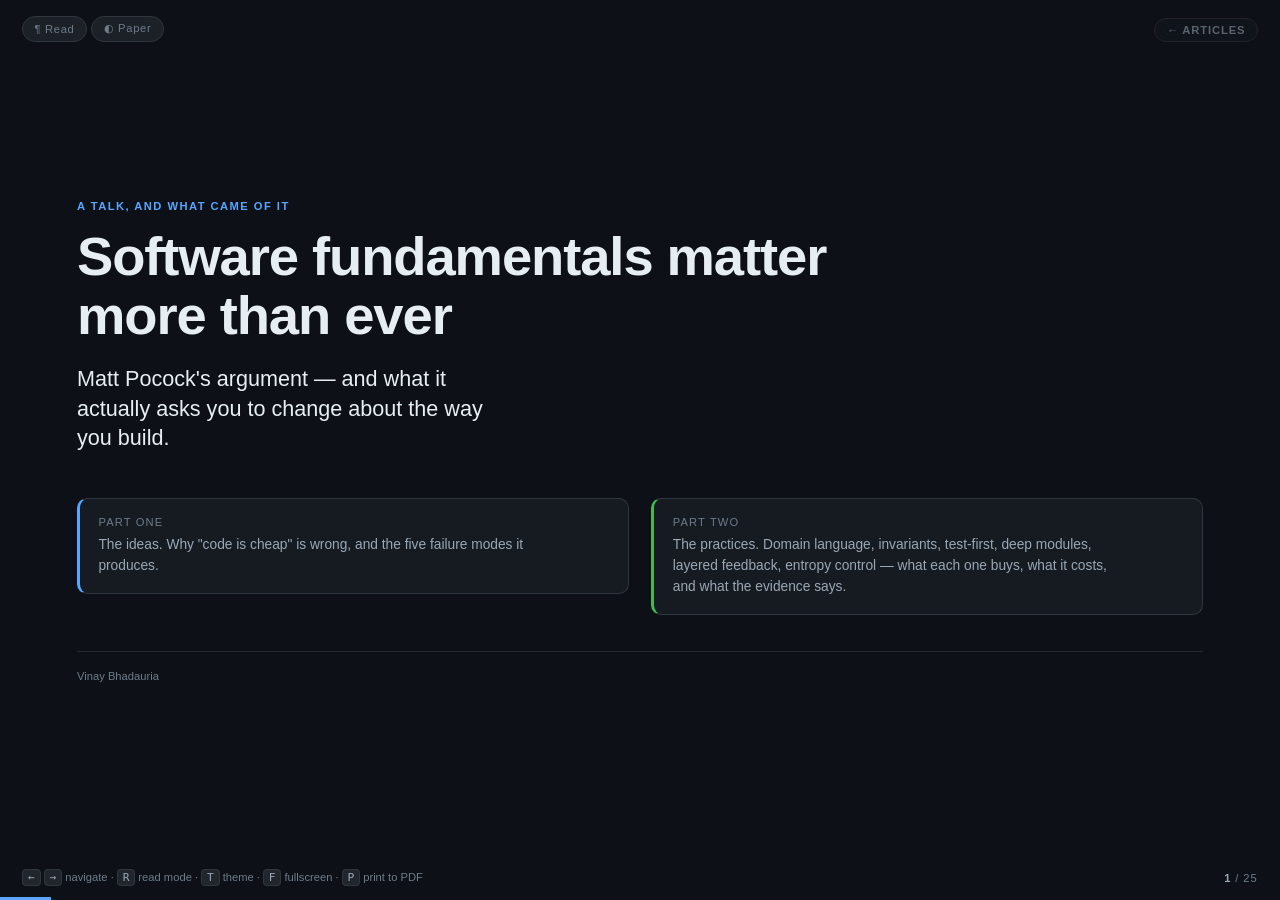
==== articles/software-fundamentals-matter-more-than-ever/index.html @ 4a725905 "feat: initial site with deck framework, themes, and first article Static GitHub Pages site. Shared d" ====
<!DOCTYPE html>
<html lang="en" data-theme="midnight">
<head>
<meta charset="utf-8" />
<meta name="viewport" content="width=device-width, initial-scale=1" />
<title>Software fundamentals matter more than ever</title>
<meta name="description" content="AI raises the value of a good codebase and the cost of a bad one. Five failure modes, five fixes, and the practices that hold up under generated code — with the research behind them." />
<meta name="author" content="Vinay Bhadauria" />
<meta property="og:type" content="article" />
<meta property="og:title" content="Software fundamentals matter more than ever" />
<meta property="og:description" content="AI raises the value of a good codebase and the cost of a bad one. Five failure modes, five fixes, and the practices that hold up under generated code — with the research behind them." />
<meta property="og:url" content="https://vinay199129.github.io/articles/software-fundamentals-matter-more-than-ever/" />
<link rel="stylesheet" href="../../assets/deck.css" />
<link rel="stylesheet" href="../../assets/theme-midnight.css" />
<link rel="stylesheet" href="../../assets/theme-paper.css" />
</head>
<body>

<div id="deck">

<!-- ══════════════════ 1 ══════════════════ -->
<section class="slide active">
  <p class="eyebrow">A talk, and what came of it</p>
  <h1>Software fundamentals matter<br />more than ever</h1>
  <p class="lead">Matt Pocock's argument — and what it actually asks you to change about the way
  you build.</p>
  <div class="cols two" style="margin-top:2rem">
    <div class="card accent">
      <span class="k">Part one</span>
      <p>The ideas. Why "code is cheap" is wrong, and the five failure modes it produces.</p>
    </div>
    <div class="card good">
      <span class="k">Part two</span>
      <p>The practices. Domain language, invariants, test-first, deep modules, layered feedback,
      entropy control — what each one buys, what it costs, and what the evidence says.</p>
    </div>
  </div>
  <div class="footnote">Vinay Bhadauria</div>
</section>

<!-- ══════════════════ 2 ══════════════════ -->
<section class="slide">
  <p class="eyebrow">Part one · The thesis</p>
  <h2>The comforting message</h2>
  <blockquote>
    Software fundamentals matter now more than they actually ever have.
    <cite>Matt Pocock</cite>
  </blockquote>
  <div class="cols two">
    <div>
      <p>The fear: AI writes the code, so twenty years of engineering craft is now worth nothing.</p>
      <p>The argument: the opposite. AI raises the value of a good codebase and raises the
      <em>cost</em> of a bad one — because a codebase you cannot safely change is a codebase
      AI cannot safely accelerate.</p>
    </div>
    <div class="card accent">
      <h3>The chain</h3>
      <ul style="margin-bottom:0">
        <li>AI in a good codebase performs really well</li>
        <li>So good codebases matter more than ever</li>
        <li>So software fundamentals matter more than ever</li>
      </ul>
    </div>
  </div>
</section>

<!-- ══════════════════ 3 ══════════════════ -->
<section class="slide">
  <p class="eyebrow">Part one · The failure that started it</p>
  <h2>The spec-to-code loop degrades</h2>
  <div class="cols two">
    <div>
      <p>Write a spec, generate code, don't look at the code. Bug? Change the spec, run the
      "compiler" again.</p>
      <p>What actually happens: <strong>run one gives code, run two gives worse code, run three
      gives worse still.</strong> Keep going and you have garbage.</p>
      <p>This has a name already — <em>software entropy</em>. Every change made while thinking
      only about that change, and never about the design of the whole system, degrades the system.</p>
    </div>
    <div>
      <div class="card bad" style="margin-bottom:1rem">
        <span class="k">Complexity (Ousterhout)</span>
        <p>Anything about the structure of a system that makes it hard to understand and modify.
        A bad codebase is one you cannot change without causing bugs.</p>
      </div>
      <div class="card warn">
        <span class="k">The slogan being sold</span>
        <p>"Code is cheap." Ignore the code, let it manage itself.</p>
        <p style="margin-top:.6rem;color:var(--fg)"><strong>That is vibe coding by another name.</strong></p>
      </div>
    </div>
  </div>
  <div class="vocab">
    <span><b>software entropy</b>the tendency of a codebase to drift into disorder as changes pile up, unless someone pushes back</span>
    <span><b>complexity</b>not difficult maths, but anything about a system's structure that makes it hard to understand or change</span>
    <span><b>spec-to-code</b>regenerating the whole codebase from a written specification instead of editing the code</span>
    <span><b>vibe coding</b>generating code from prompts and shipping it without reading what came out</span>
  </div>
  <div class="footnote">A Philosophy of Software Design — John Ousterhout · The Pragmatic Programmer — Hunt &amp; Thomas</div>
</section>

<!-- ══════════════════ 4 ══════════════════ -->
<section class="slide">
  <p class="eyebrow">Part one · The correction</p>
  <h2>Code is not cheap. Bad code is<br />the most expensive it has ever been.</h2>
  <p class="lead">Because a codebase that is hard to change cannot collect the bounty AI is offering.</p>
  <div class="cols" style="margin-top:1.5rem">
    <div class="card"><span class="k">Cheap now</span><span class="v">Writing</span>
      <span class="sub">Generation is close to free</span></div>
    <div class="card"><span class="k">Not cheap</span><span class="v">Owning</span>
      <span class="sub">Understanding, changing, trusting</span></div>
    <div class="card"><span class="k">The gap</span><span class="v">Yours</span>
      <span class="sub">Design, review, judgement, risk</span></div>
  </div>
  <blockquote style="margin-top:2rem">
    AI can make writing code cheap. It does not make <em>owning</em> code cheap.
  </blockquote>
  <div class="vocab">
    <span><b>bounty</b>the speed-up AI is offering; you can only collect it if the code is safe to change</span>
    <span><b>changeability</b>how cheaply and safely a codebase can be altered — the property that decays first</span>
  </div>
</section>

<!-- ══════════════════ 5 ══════════════════ -->
<section class="slide">
  <p class="eyebrow">Part one · Failure mode 1</p>
  <h2>"The AI didn't build what I wanted"</h2>
  <div class="cols two">
    <div>
      <p><strong>Diagnosis.</strong> No one knows exactly what they want. Talking to the AI
      <em>is</em> requirements gathering — and you and it do not share the same picture.</p>
      <p><strong>The design concept</strong> (Frederick Brooks): when two parties design something
      together, the idea of the thing floats between them. It is not an artifact. You cannot put
      it in a markdown file. It is the invisible theory of what is being built.</p>
      <p><strong>Fix.</strong> Reach a shared design concept <em>before</em> producing any plan asset.</p>
    </div>
    <div>
      <div class="card accent">
        <span class="k">The skill, in two lines</span>
        <pre style="margin:.4rem 0 0;background:var(--surface-2)">Interview me relentlessly about every
aspect of this plan until we reach a
shared understanding.

Walk down each branch of the design
tree, resolving dependencies between
decisions one by one.</pre>
      </div>
      <p style="margin-top:1rem">Reported in the talk: 40, 60, sometimes 100 questions before it is
      satisfied. The conversation then becomes the PRD or the issue — not the other way round.</p>
      <p><strong>Contrast with default plan mode:</strong> it is eager to produce an asset and
      start working. Alignment first is cheaper than rework.</p>
    </div>
  </div>
  <div class="vocab">
    <span><b>design concept</b>the shared mental picture of what is being built; it lives between people, not in a file</span>
    <span><b>design tree</b>the branching set of decisions a design implies, where each choice opens or closes later ones</span>
    <span><b>requirements gathering</b>working out what someone actually needs, as opposed to what they first asked for</span>
    <span><b>PRD</b>product requirements document — the written statement of what will be built, and why</span>
  </div>
</section>

<!-- ══════════════════ 6 ══════════════════ -->
<section class="slide">
  <p class="eyebrow">Part one · Failure mode 2</p>
  <h2>"The AI is way too verbose"</h2>
  <div class="cols two">
    <div>
      <p><strong>Diagnosis.</strong> You are talking across purposes. This is exactly the old
      developer-and-domain-expert gap: they use terms you don't hold, you translate them into
      code neither of you can verify.</p>
      <p><strong>Fix — a ubiquitous language</strong> (DDD): conversations among developers,
      expressions in the code, and conversations with domain experts all derive from the same
      domain model.</p>
      <p>In practice, a markdown file of agreed terms — scanned from the codebase, then kept
      open while planning.</p>
    </div>
    <div class="card good">
      <span class="k">Reported in the talk</span>
      <ul style="margin-bottom:0">
        <li>Planning quality goes up</li>
        <li>The model's own <strong>thinking traces get shorter</strong> — it stops narrating
        around a concept it now has a word for</li>
        <li>Implementation lands closer to what was planned</li>
      </ul>
    </div>
  </div>
  <div class="vocab">
    <span><b>ubiquitous language</b>one agreed word per concept, used identically in conversation, documents and code</span>
    <span><b>domain</b>the subject the software serves — claims, payments, usage metrics — not the software itself</span>
    <span><b>domain expert</b>the person who knows that subject deeply but does not write the code</span>
    <span><b>thinking traces</b>the model's visible internal reasoning before it produces an answer</span>
  </div>
  <div class="footnote">Domain-Driven Design — Eric Evans</div>
</section>

<!-- ══════════════════ 7 ══════════════════ -->
<section class="slide">
  <p class="eyebrow">Part one · Failure mode 3</p>
  <h2>"It built the right thing, and it doesn't work"</h2>
  <div class="cols two">
    <div>
      <p><strong>Obvious layer:</strong> feedback loops. Static types. Browser access for
      front-end work. Automated tests.</p>
      <p><strong>The non-obvious part:</strong> even <em>with</em> those loops, the model does not
      use them the way a veteran does. It writes an enormous amount, then thinks "I should
      probably type-check that."</p>
      <blockquote style="font-size:1.05rem;max-width:none">
        Outrunning your headlights. <strong>The rate of feedback is your speed limit.</strong>
      </blockquote>
    </div>
    <div class="card accent">
      <span class="k">Why TDD, specifically</span>
      <p>Not because tests are virtuous. Because <strong>TDD is a mechanical constraint that
      forces small steps</strong>:</p>
      <ul style="margin:.8rem 0 0">
        <li>Write the test first</li>
        <li>Make it pass with the smallest change</li>
        <li>Refactor — and consider the design</li>
      </ul>
      <p style="margin-top:.8rem">The model cannot outrun a loop it has to close on every step.</p>
    </div>
  </div>
  <div class="vocab">
    <span><b>feedback loop</b>anything that tells you quickly whether the last change was right — types, tests, a browser</span>
    <span><b>static types</b>checks that catch mismatched data before the code is ever run</span>
    <span><b>outrunning your headlights</b>moving faster than you can see, so a mistake surfaces long after it was made</span>
    <span><b>TDD</b>test-driven development — failing test first, smallest change to pass it, then improve the design</span>
  </div>
</section>

<!-- ══════════════════ 8 ══════════════════ -->
<section class="slide">
  <p class="eyebrow">Part one · Failure mode 4</p>
  <h2>Testing is hard — because the decisions are entangled</h2>
  <div class="cols two tight">
    <div>
      <p>Every test forces coupled choices:</p>
      <ul>
        <li>How big is the unit under test?</li>
        <li>What gets mocked?</li>
        <li>Which behaviours are even worth asserting?</li>
      </ul>
      <p>Test a whole application and it is flaky, so you test fewer behaviours. Test this unit
      and you must mock that one. None of these decisions is independent.</p>
    </div>
    <div class="card good">
      <span class="k">The pivot back to code</span>
      <p style="font-size:var(--fs-lg);color:var(--fg);line-height:1.35">
      Good codebases are <em>testable</em> codebases.</p>
      <p style="margin-top:.8rem">Which closes the loop: better structure → better feedback loops
      → better feedback to the model → better code out.</p>
      <p><strong>Testability is an architectural property, not a testing-discipline property.</strong></p>
    </div>
  </div>
  <div class="vocab">
    <span><b>unit</b>the slice of code one test exercises; choosing its size is the first hard decision</span>
    <span><b>mock</b>a stand-in for a real dependency so a test can run without it</span>
    <span><b>flaky</b>a test that passes and fails on identical code, so it stops meaning anything</span>
    <span><b>testability</b>how easily a system can be verified from outside — a property of its design, not its tests</span>
  </div>
</section>

<!-- ══════════════════ 9 ══════════════════ -->
<section class="slide">
  <p class="eyebrow">Part one · The central structural idea</p>
  <h2>Deep modules, not shallow ones</h2>
  <div class="depth" style="margin-bottom:1rem">
    <div class="dpanel bad">
      <h3>Shallow — what gets generated by default</h3>
      <div class="dgrid">
        <div class="unit"><div class="iface"></div><div class="blobs">
          <span class="blob"></span><span class="blob"></span><span class="blob"></span></div></div>
        <div class="unit"><div class="iface"></div><div class="blobs">
          <span class="blob"></span><span class="blob"></span><span class="blob"></span></div></div>
        <div class="unit"><div class="iface"></div><div class="blobs">
          <span class="blob"></span><span class="blob"></span><span class="blob"></span></div></div>
        <div class="unit"><div class="iface"></div><div class="blobs">
          <span class="blob"></span><span class="blob"></span><span class="blob"></span></div></div>
        <div class="unit"><div class="iface"></div><div class="blobs">
          <span class="blob"></span><span class="blob"></span><span class="blob"></span></div></div>
        <div class="unit"><div class="iface"></div><div class="blobs">
          <span class="blob"></span><span class="blob"></span><span class="blob"></span></div></div>
      </div>
      <p class="dcount"><b>6 interfaces</b> to learn · 18 units of functionality</p>
    </div>
    <div class="dpanel good">
      <h3>Deep — the same code, bounded</h3>
      <div class="dgrid">
        <div class="unit"><div class="iface"></div><div class="blobs">
          <span class="blob"></span><span class="blob"></span><span class="blob"></span>
          <span class="blob"></span><span class="blob"></span><span class="blob"></span>
          <span class="blob"></span><span class="blob"></span><span class="blob"></span></div></div>
        <div class="unit"><div class="iface"></div><div class="blobs">
          <span class="blob"></span><span class="blob"></span><span class="blob"></span>
          <span class="blob"></span><span class="blob"></span><span class="blob"></span>
          <span class="blob"></span><span class="blob"></span><span class="blob"></span></div></div>
      </div>
      <p class="dcount"><b>2 interfaces</b> to learn · 18 units of functionality</p>
    </div>
  </div>
  <p style="max-width:none;margin-bottom:1rem"><strong>Same functionality on both sides. The only
  difference is where the boundaries fall — and how much blue line you have to learn to use it.</strong>
  A module is <em>deep</em> when the implementation is significantly more complex than its interface,
  and <em>shallow</em> when the interface is nearly as complex as what sits behind it. Bertrand Meyer
  put it as an iceberg: a small tip above the water, a large body beneath.</p>
  <div class="cols tight">
    <div class="card accent"><span class="k">Who owns what</span>
      <p>You design the interfaces carefully. The implementation inside can be delegated.</p></div>
    <div class="card accent"><span class="k">Why it is testable</span>
      <p>The boundary is simple: test at the interface, verify through the interface, done.
      A codebase that rewards TDD.</p></div>
    <div class="card accent"><span class="k">Why the model does better</span>
      <p>Fewer, clearer things to navigate before it can change anything correctly.</p></div>
  </div>
  <div class="vocab">
    <span><b>module</b>a self-contained piece of the system with a boundary drawn around it</span>
    <span><b>interface</b>the small surface a module exposes — everything a caller has to know about it</span>
    <span><b>deep module</b>a lot of functionality hidden behind a small, simple interface</span>
    <span><b>shallow module</b>little functionality behind a comparatively large or fiddly interface</span>
  </div>
</section>

<!-- ══════════════════ 10 ══════════════════ -->
<section class="slide">
  <p class="eyebrow">Part one · The canonical example</p>
  <h2>Five functions, fifty years</h2>
  <div class="cols two">
    <div>
      <h3 style="color:var(--good)">Deep — the Unix file interface</h3>
      <pre><span class="dim">int</span>     <span class="hi">open</span> (const char* path, int flags, mode_t permissions);
<span class="dim">ssize_t</span> <span class="hi">read</span> (int fd, void* buffer, size_t count);
<span class="dim">ssize_t</span> <span class="hi">write</span>(int fd, const void* buffer, size_t count);
<span class="dim">off_t</span>   <span class="hi">lseek</span>(int fd, off_t offset, int referencePosition);
<span class="dim">int</span>     <span class="hi">close</span>(int fd);</pre>
      <p style="font-size:var(--fs-sm)">Everything a caller must learn to use a filesystem. Behind
      it: disk devices, on-disk data structures, permissions, concurrent access, caching, crash
      recovery.</p>
    </div>
    <div>
      <h3 style="color:var(--bad)">Shallow — a real one, from the book</h3>
      <pre><span class="dim">void</span> <span class="red">addNullValueForAttribute</span>(String attribute) {
    data.put(attribute, <span class="dim">null</span>);
}</pre>
      <p style="font-size:var(--fs-sm)">The interface is longer than the implementation. The caller
      learns a new name, a new place to look, and a new thing that can drift — and receives one line
      they could have written themselves.</p>
      <p style="font-size:var(--fs-sm)"><strong>This is what gets generated at volume when nobody is
      deciding where the boundaries go.</strong></p>
    </div>
  </div>
  <div class="card good" style="margin-top:.4rem">
    <span class="k">The part that matters for AI</span>
    <p style="font-size:var(--fs-lg);color:var(--fg);line-height:1.35;max-width:none">Unix filesystem
    implementations have been rewritten many times over. Those five signatures have not changed.</p>
    <p style="margin-top:.6rem;max-width:none">Every one of those rewrites was invisible to callers — because
    the interface held still. That is the property you are buying. An implementation you can hand to a
    model and have replaced wholesale, without anything upstream needing to know, is exactly a deep
    module. Without that boundary, "let the AI rewrite it" means "let the AI rewrite everything that
    touches it".</p>
  </div>
  <div class="vocab">
    <span><b>signature</b>the name, parameters and return type of a function — the part callers depend on</span>
    <span><b>file descriptor</b>the small integer Unix hands back to stand in for an open file</span>
    <span><b>information hiding</b>keeping design decisions inside a module so nothing outside can depend on them</span>
  </div>
  <div class="footnote">Both examples from John Ousterhout, <em>A Philosophy of Software Design</em>,
  ch. 4 — “Modules Should Be Deep”.</div>
</section>

<!-- ══════════════════ 11 ══════════════════ -->
<section class="slide">
  <p class="eyebrow">Part one · Failure mode 5</p>
  <h2>"I can ship more than ever, and my brain can't keep up"</h2>
  <div class="cols two">
    <div>
      <p>More output means more review, more context, more system held in your head at once.
      A shallow codebase forces <em>you</em> to hold all of it too — not just the model.</p>
      <p><strong>Deep modules give you gray boxes.</strong> Design the interface. Understand the
      purpose. Verify from the outside. Don't read every line inside.</p>
      <p><strong>The boundary of that permission is risk</strong> — finance, security, safety,
      anything correctness-critical still gets read. Most modules in most apps do not.</p>
    </div>
    <div>
      <div class="card accent" style="margin-bottom:1rem">
        <span class="k">Tip five</span>
        <p style="font-size:var(--fs-lg);color:var(--fg);line-height:1.35">
        Design the interface.<br />Delegate the implementation.</p>
      </div>
      <div class="card">
        <span class="k">The consequence for planning</span>
        <p>If modules are the unit of delegation, then every plan has to name the modules and
        interfaces it touches — not just the feature it adds. Module structure becomes part of
        the ubiquitous language.</p>
      </div>
    </div>
  </div>
  <div class="vocab">
    <span><b>gray box</b>something judged by its boundary and behaviour without reading the inside — between a black box (opaque) and a white box (fully inspected)</span>
    <span><b>correctness-critical</b>code where being wrong is expensive: money, safety, security, compliance</span>
  </div>
</section>

<!-- ══════════════════ 12 ══════════════════ -->
<section class="slide">
  <p class="eyebrow">Part one · The close</p>
  <h2>Invest in the design of the system every day</h2>
  <div class="cols two">
    <div>
      <blockquote>Spec-to-code does not invest in the design of the system.<br />
      It <em>divests</em> from it.</blockquote>
      <p>Every regeneration that ignores structure spends the system's remaining changeability.</p>
    </div>
    <div class="card good">
      <span class="k">The division of labour</span>
      <p style="font-size:var(--fs-lg);color:var(--fg);line-height:1.4;margin-bottom:.8rem">
      AI is an excellent <em>tactical</em> programmer — the sergeant on the ground making the change.</p>
      <p>Someone has to be operating at the strategic level: architecture, requirements, risk,
      what "correct" means. That is you, and it needs exactly the fundamentals we have used for
      twenty years.</p>
    </div>
  </div>
  <div class="vocab">
    <span><b>divest</b>to run an asset down rather than build it up; here, spending the system's remaining changeability</span>
    <span><b>tactical</b>solving the change directly in front of you</span>
    <span><b>strategic</b>shaping the system so that future changes stay cheap</span>
  </div>
  <div class="footnote">Kent Beck · "Invest in the design of the system every day."</div>
</section>

<!-- ══════════════════ 13 ══════════════════ -->
<section class="slide">
  <p class="eyebrow">Part one · Summary</p>
  <h2>Five failure modes, five fixes</h2>
  <table>
    <thead><tr><th style="width:24%">Failure mode</th><th style="width:30%">Root cause</th><th>Fix</th></tr></thead>
    <tbody>
      <tr><td>It built the wrong thing</td><td>No shared design concept</td>
          <td>Be interviewed relentlessly until understanding is shared — <em>before</em> any plan artifact exists</td></tr>
      <tr><td>It is too verbose</td><td>No shared vocabulary</td>
          <td>A ubiquitous language file; the same terms in requirements, code, and conversation</td></tr>
      <tr><td>It doesn't work</td><td>Feedback arrives too late</td>
          <td>Types, tests, browser access — and TDD to force small steps. Feedback rate is the speed limit</td></tr>
      <tr><td>Testing is painful</td><td>Shallow modules, tangled boundaries</td>
          <td>Deep modules: lots of functionality, simple interface. Testability is architecture</td></tr>
      <tr><td>Your brain can't keep up</td><td>You are holding the whole system</td>
          <td>Treat modules as gray boxes. Design the interface, delegate the implementation</td></tr>
    </tbody>
  </table>
  <p style="margin-top:.5rem"><strong>And underneath all five:</strong> invest in the design of
  the system every day. Code is not cheap.</p>
</section>

<!-- ══════════════════ 14 ══════════════════ -->
<section class="slide">
  <p class="eyebrow">Part two</p>
  <h1>What to actually do</h1>
  <p class="lead">Five failure modes, six practices. What each one is for, what it costs, and
  what the evidence actually supports.</p>
  <div class="cols" style="margin-top:2rem">
    <div class="card accent"><span class="k">The through-line</span>
      <p style="color:var(--fg);font-weight:600">A rule that cannot fail is not a rule.</p>
      <p>Prose, comments and good intentions share one property: nothing happens when they stop
      being true. Most of what follows is about moving rules somewhere they can go red.</p></div>
    <div class="card accent"><span class="k">Why it bites harder now</span>
      <p>None of these practices are new. What changed is the volume of code arriving against them.
      A weak boundary that used to erode over a year now erodes over an afternoon.</p></div>
    <div class="card accent"><span class="k">The standard used here</span>
      <p>Each claim is a published result, a canonical source, or a mechanism you can run yourself
      and watch fail. Anything invented to make a shape visible is marked
      <span class="tag">ILLUSTRATIVE</span> — so nothing here has to be taken on trust in someone
      else's codebase.</p></div>
  </div>
  <div class="vocab">
    <span><b>invariant</b>a rule that must stay true no matter what the data does</span>
    <span><b>ubiquitous language</b>one agreed word per concept, used in code, docs and conversation alike</span>
    <span><b>go red</b>fail a test — the moment a machine notices something stopped being true</span>
  </div>
</section>

<!-- ══════════════════ 15 ══════════════════ -->
<section class="slide">
  <p class="eyebrow">Part two · The map</p>
  <h2>Six practices, and what each one buys</h2>
  <p style="font-size:var(--fs-sm)">In the order the rest of Part two takes them.</p>
  <table>
    <thead><tr><th style="width:20%">Practice</th><th style="width:32%">What it prevents</th><th>How you know it is working</th></tr></thead>
    <tbody>
      <tr><td>Ubiquitous language</td><td>Two people, two meanings, one word — and code that splits the difference</td>
          <td>Disagreements are <em>recorded as decisions</em>, not quietly tolerated</td></tr>
      <tr><td>Invariants with teeth</td><td>Rules that live in comments and get contradicted silently</td>
          <td>Every rule names the test that enforces it, or says in the open that nothing does</td></tr>
      <tr><td>Test-first</td><td>Tests that encode the bug you were trying to find</td>
          <td>Each test fails for the reason you predicted <em>before</em> you make it pass</td></tr>
      <tr><td>Deep modules</td><td>Boundaries drawn by accident, so nothing can be delegated safely</td>
          <td>An implementation can be replaced without anything upstream noticing</td></tr>
      <tr><td>Layered feedback</td><td>A suite that is green for reasons unrelated to correctness</td>
          <td>Each layer catches a class of error the others structurally cannot</td></tr>
      <tr><td>Entropy control</td><td>Decay that surfaces as a wrong answer instead of a red test</td>
          <td>A stale copy or a silent rename fails CI, not a user</td></tr>
    </tbody>
  </table>
  <p style="max-width:none;margin-top:.4rem"><strong>The common shape: each one converts a thing you
  are supposed to remember into a thing a machine checks.</strong> Anything that relies on discipline
  alone degrades at exactly the rate you add code — which is now much faster.</p>
  <div class="vocab">
    <span><b>contract test</b>a test that pins the agreed <em>shape</em> of the data — the names and keys — rather than its values</span>
    <span><b>CI</b>continuous integration — the automated test run that guards every change</span>
  </div>
</section>

<!-- ══════════════════ 16 ══════════════════ -->
<section class="slide">
  <p class="eyebrow">Part two · Ubiquitous language</p>
  <h2>Name things once, and write it down</h2>
  <div class="cols two">
    <div>
      <p>Eric Evans named this in <em>Domain-Driven Design</em>: one agreed word per concept, used
      identically in conversation, documentation and code. It reads like bookkeeping. It is the
      cheapest defect prevention available.</p>
      <div class="card bad">
        <span class="k">The failure it prevents</span>
        <p>Two people use one word for two different things and never find out. The API author means
        one thing by <em>customer</em>; the billing team means another; the person writing the code
        splits the difference and produces something that is nobody's definition.</p>
        <p style="margin-top:.6rem">Nothing surfaces the collision, because both sides keep using the
        word and both sides keep being understood — right up until a number is wrong and no one can
        say whose meaning was the correct one.</p>
      </div>
      <p style="margin-top:1rem">This gets sharply worse with generated code. A model reads your words
      to decide what your system means; one word carrying two meanings produces two behaviours, and
      it will pick whichever the surrounding text implied.</p>
    </div>
    <div>
      <h3 style="margin-bottom:.7rem">What the document actually holds</h3>
      <table>
        <thead><tr><th style="width:34%">Entry</th><th>Why it earns its place</th></tr></thead>
        <tbody>
          <tr><td>The agreed term</td><td>One word per concept — not two, and not a synonym per team</td></tr>
          <tr><td>The central entity</td><td>The one thing everything else hangs off, so every conversation starts in the same place</td></tr>
          <tr><td>Pairs that get conflated</td><td>Two words a newcomer will treat as interchangeable, and the distinction that actually matters</td></tr>
          <tr><td>Words the code and the interface disagree on</td><td>The equivalence written down as a decision, rather than tolerated silently</td></tr>
          <tr><td>Terms deliberately retired</td><td>The word that came to mean three things, and what replaced it</td></tr>
        </tbody>
      </table>
      <p style="font-size:var(--fs-sm)"><span class="tag">ILLUSTRATIVE</span> In the ordering system used
      from here on: <em>order</em> is the central entity; <em>captured</em> and <em>settled</em> are the
      pair everyone conflates; the API says <em>customer</em> where the interface says <em>account</em>.</p>
      <p style="font-size:var(--fs-sm)">The fourth row is the one everyone skips. A disagreement you
      <em>record</em> stops costing you. A disagreement you tolerate silently gets rediscovered by
      every person and every model that arrives after you.</p>
    </div>
  </div>
  <div class="vocab">
    <span><b>central entity</b>the single object everything else hangs off — <em>aggregate root</em> in Evans' terms</span>
    <span><b>conflate</b>treat two distinct things as one, usually because they share a word</span>
  </div>
</section>

<!-- ══════════════════ 17 ══════════════════ -->
<section class="slide">
  <p class="eyebrow">Part two · Making rules fail-able</p>
  <h2>The invariant register</h2>
  <div class="cols two">
    <div>
      <p>A numbered list of the rules the system must never break, kept in one place. Each entry
      names the test that enforces it — or is explicitly marked as unenforced. Nothing else is
      allowed in the list.</p>
      <h3>What a rule looks like once it has teeth</h3>
      <p style="font-size:var(--fs-sm)"><span class="tag">ILLUSTRATIVE</span> The same ordering system.
      Your rules will be your own; the three columns are the part to copy.</p>
      <table>
        <thead><tr><th style="width:12%">#</th><th>Invariant</th><th style="width:26%">Enforced by</th></tr></thead>
        <tbody>
          <tr><td>INV-1</td><td>An order total equals the sum of its line items, after discount and tax</td><td><code>test_order_totals</code></td></tr>
          <tr><td>INV-2</td><td>A refund never exceeds the amount originally captured for that order</td><td><code>test_refunds</code></td></tr>
          <tr><td>INV-3</td><td>A cancelled order contributes zero to every revenue figure</td><td><code>test_revenue</code></td></tr>
          <tr><td>INV-4</td><td>An order is never attributed to a customer the source system did not name</td><td><span class="tag off">NOT ENFORCED</span></td></tr>
        </tbody>
      </table>
      <p style="font-size:var(--fs-sm)">The number is only a handle, assigned in the order rules were
      found — it is not a priority. It earns its keep the first time someone writes <code>INV-2</code>
      in a review, a commit message or a prompt instead of re-explaining the rule from scratch.</p>
    </div>
    <div class="card accent">
      <span class="k">The principle</span>
      <p style="font-size:var(--fs-lg);color:var(--fg);line-height:1.35">A rule that lives only in
      a comment cannot be violated. It can only be <em>contradicted</em> — silently.</p>
      <p style="margin-top:.9rem">The register is the ubiquitous language with teeth: the shared
      vocabulary <em>plus</em> the mechanism that makes disagreement fail loudly.</p>
      <p style="margin-top:.9rem"><strong>Two categories, never three.</strong> A rule is either
      enforced by a named test, or explicitly marked as unenforced. There is deliberately no third
      bucket for “we mean this, but nothing checks it” — that bucket is precisely where wrong
      beliefs go to live undisturbed.</p>
    </div>
  </div>
  <div class="vocab">
    <span><b>register</b>a numbered list kept in one place, so a rule is never rediscovered twice</span>
    <span><b>enforced by</b>the named test that fails the moment the rule stops being true</span>
    <span><b>not enforced</b>a rule everyone agrees on that no test checks — stated in the open so nobody mistakes it for guaranteed</span>
  </div>
</section>

<!-- ══════════════════ 18 ══════════════════ -->
<section class="slide">
  <p class="eyebrow">Part two · Test-first</p>
  <h2>A test written after the code encodes the code</h2>
  <div class="cols two">
    <div>
      <p>The common loop is: build the feature, then wrap tests around what was built. Those tests
      pass. They also <strong>encode whatever the code already does</strong>, including its mistakes.</p>
      <div class="card bad">
        <span class="k">The failure it produces</span>
        <p>A wrong behaviour acquires a <em>passing test</em>. The mistake is no longer merely
        present — it is <strong>defended</strong>. Correcting it now looks like breaking something,
        and CI will agree with the mistake.</p>
        <p style="margin-top:.6rem">A test written <strong>first</strong> would have been unpassable
        against that behaviour. That is the whole difference: a test-first test can tell you your
        belief about the system is false. A test-last test structurally cannot.</p>
      </div>
      <div class="card accent" style="margin-top:1rem">
        <span class="k">What the evidence reports</span>
        <p>Four industrial teams — three at Microsoft, one at IBM — recorded <strong>40–90% lower
        pre-release defect density</strong> after adopting TDD, measured against comparable projects
        that did not. The same study is candid about the cost: initial development took longer.</p>
        <p style="margin-top:.5rem;font-size:var(--fs-label);color:var(--fg-subtle)">Nagappan,
        Maximilien, Bhat &amp; Williams, <em>Empirical Software Engineering</em>, 2008.</p>
      </div>
    </div>
    <div>
      <div class="card good">
        <span class="k">What the test-last loop produces</span>
        <pre style="margin:.5rem 0 0;background:var(--surface-2)"><span class="dim">write code</span>
<span class="dim">observe behaviour</span>
<span class="red">assert the behaviour you observed</span>   <span class="dim">← green, and meaningless</span></pre>
      </div>
      <div class="card accent" style="margin-top:1rem">
        <span class="k">What the test-first loop produces</span>
        <pre style="margin:.5rem 0 0;background:var(--surface-2)"><span class="hi">assert the behaviour you want</span>
<span class="red">watch it fail — for the predicted reason</span>
<span class="grn">smallest change that makes it pass</span>
<span class="dim">run everything; a failure elsewhere means
the change is wrong, not the test</span></pre>
      </div>
      <p style="margin-top:1rem;font-size:var(--fs-sm)">The last line is the one that gets dropped
      under pressure, and it is the one that matters: a failure somewhere else means your change is
      wrong, not that the other test is inconvenient.</p>
    </div>
  </div>
  <div class="vocab">
    <span><b>test-last</b>writing the test after the code, so it records what the code <em>does</em> rather than what it <em>should</em> do</span>
    <span><b>pinned by a test</b>a wrong behaviour protected by a passing test, so correcting it looks like breaking something</span>
    <span><b>green / red</b>a suite where every test passes / one where something fails</span>
  </div>
</section>

<!-- ══════════════════ 19 ══════════════════ -->
<section class="slide">
  <p class="eyebrow">Part two · The three practices, joined</p>
  <h2>One rule, all the way through</h2>
  <p class="lead" style="max-width:62ch">Naming, registering and testing are not three habits. They are
  one move in three steps. Here is a single rule making the whole journey.
  <span class="tag">ILLUSTRATIVE</span></p>
  <div class="cols tight">
    <div class="card bad">
      <span class="k">01 · It starts as a sentence</span>
      <pre style="margin:.4rem 0 .6rem;background:var(--surface-2)"><span class="dim">README.md</span>
Refunds are capped at the
original charge.</pre>
      <p>True the day it was written. Since copied into the API docs, a comment and a ticket. Nothing
      anywhere fails if the code stops honouring it.</p>
    </div>
    <div class="card warn">
      <span class="k">02 · It becomes a numbered rule</span>
      <p>The sentence moves into the register as <code>INV-2</code>, marked
      <span class="tag off">NOT ENFORCED</span>.</p>
      <p style="margin-top:.6rem">Nothing is safer yet. But the gap now has a name, a number, and a
      place someone will actually look — instead of being invisible by default.</p>
    </div>
    <div class="card accent">
      <span class="k">03 · The test comes before the fix</span>
      <pre style="margin:.4rem 0 .6rem;background:var(--surface-2)"><span class="hi">assert an over-refund is rejected</span>
<span class="red">run it → red, because it isn't</span>
<span class="grn">cap the refund at captured</span>
<span class="grn">run it → green</span></pre>
      <p>The red step is the proof. Green on the first run would have meant the belief was already
      true and this rule was never the risk.</p>
    </div>
    <div class="card good">
      <span class="k">04 · The register closes the loop</span>
      <p><code>INV-2</code> now reads <code>test_refunds</code> where it said NOT ENFORCED.</p>
      <p style="margin-top:.6rem">The README sentence can stay or go — it no longer matters which,
      because it is no longer the thing holding the rule up.</p>
    </div>
  </div>
  <div class="card accent" style="margin-top:.8rem">
    <span class="k">What the journey actually changed</span>
    <p style="max-width:none">The rule was true at step 01 and true at step 04. Nothing about the
    system's behaviour is different because it was written down. <strong>What changed is what happens
    when it stops being true</strong> — at step 01, nothing; at step 04, a red build with a number
    attached to it. That is the entire value of all three practices, and it is why prose was never
    a weaker version of a test. It is a different kind of thing.</p>
  </div>
  <div class="vocab">
    <span><b>red</b>a failing test — here, the evidence that the rule was genuinely unguarded</span>
    <span><b>capped</b>limited to a maximum; the behaviour INV-2 requires</span>
  </div>
</section>

<!-- ══════════════════ 20 ══════════════════ -->
<section class="slide">
  <p class="eyebrow">Part two · Deep modules in practice</p>
  <h2>How to split something safely</h2>
  <p class="lead" style="max-width:56ch">Knowing that modules should be deep does not tell you how to
  get there from a file that has quietly become the entire system.</p>
  <div class="cols tight">
    <div class="card accent"><span class="k">01 · Freeze the output first</span>
      <p>Before touching structure, capture a <strong>golden master</strong> — a full snapshot of the
      output plus a hash of it. Then prove the check is sharp enough to catch a one-character change.
      An unverified safety net is not a safety net; it is the feeling of one.</p></div>
    <div class="card accent"><span class="k">02 · Cut at boundaries you can name</span>
      <p>Not “split this 2,000-line file into four”. Say what each piece is <em>for</em> first. If the
      responsibility does not fit in one sentence, the boundary is in the wrong place — and what you
      get back is the left-hand picture below.</p></div>
    <div class="card accent"><span class="k">03 · Prove the parts rejoin</span>
      <p>Assert that the reassembled output is <strong>byte-identical</strong> to the golden master
      <em>before</em> deleting the original. Not equivalent. Not equivalent-looking. Identical.</p></div>
    <div class="card accent"><span class="k">04 · Do not move the test seam</span>
      <p>Leave the place where a test substitutes a fake exactly where it was. Relocating the seam
      during a restructure gives you two changes at once and no way to tell which one broke it.</p></div>
  </div>
  <div class="card good" style="margin-top:.7rem">
    <span class="k">Deep, not merely split</span>
    <div style="display:flex;gap:1.4rem;align-items:center;margin-top:.5rem;flex-wrap:wrap">
      <div style="display:flex;gap:1.4rem;align-items:flex-end">
        <div>
          <div class="dgrid" style="max-width:200px;align-items:flex-end;min-height:52px">
            <div class="unit" style="width:56px"><div class="iface" style="width:100%"></div>
              <div class="blobs"><span class="blob"></span><span class="blob"></span></div></div>
            <div class="unit" style="width:56px"><div class="iface" style="width:100%"></div>
              <div class="blobs"><span class="blob"></span><span class="blob"></span></div></div>
            <div class="unit" style="width:56px"><div class="iface" style="width:100%"></div>
              <div class="blobs"><span class="blob"></span><span class="blob"></span></div></div>
          </div>
          <span style="display:block;margin-top:.6rem;font-size:var(--fs-label);letter-spacing:.08em;
                text-transform:uppercase;color:var(--fg-subtle)">Split — <b style="color:var(--bad)">3 interfaces</b></span>
        </div>
        <div>
          <div class="dgrid" style="max-width:120px;align-items:flex-end;min-height:52px">
            <div class="unit" style="width:98px"><div class="iface" style="width:26px"></div>
              <div class="blobs"><span class="blob"></span><span class="blob"></span><span class="blob"></span>
              <span class="blob"></span><span class="blob"></span><span class="blob"></span></div></div>
          </div>
          <span style="display:block;margin-top:.6rem;font-size:var(--fs-label);letter-spacing:.08em;
                text-transform:uppercase;color:var(--fg-subtle)">Deep — <b style="color:var(--good)">1 interface</b></span>
        </div>
      </div>
      <p style="max-width:52ch;margin-bottom:0;flex:1;min-width:280px">Both sides hold the same six
      units of functionality — the difference is how much blue line a caller has to learn. Breaking a
      large file into many small ones lands you on the left: same behaviour, more interfaces, nothing
      hidden. In a well-split system the <em>largest</em> module is often large on purpose, because it
      is the one concealing the most.</p>
    </div>
  </div>
  <div class="vocab">
    <span><b>golden master</b>a saved copy of known-correct output; the test fails if new output differs at all</span>
    <span><b>byte-identical</b>literally the same file, not merely equivalent-looking</span>
    <span><b>test seam</b>the one place a test can point the code at a fake instead of the real thing</span>
  </div>
</section>

<!-- ══════════════════ 21 ══════════════════ -->
<section class="slide">
  <p class="eyebrow">Part two · Feedback loops</p>
  <h2>Six layers, because each catches a different lie</h2>
  <p style="font-size:var(--fs-sm)"><span class="tag">ILLUSTRATIVE</span> One workable set, not the
  set. What transfers is the question in the last column, asked of whatever layers you have.</p>
  <table>
    <thead><tr><th style="width:20%">Layer</th><th style="width:34%">Catches</th><th>What makes it distinct</th></tr></thead>
    <tbody>
      <tr><td>Unit — pure helpers</td><td>Wrong maths, wrong parsing, wrong dates</td><td>No I/O and no dependencies, so it is cheap enough to run on every save rather than every merge</td></tr>
      <tr><td>Synthetic end-to-end</td><td>A wrong total across an invented dataset whose answer you worked out by hand</td><td>The expected value is hand-computed, so a plausible-looking total still fails</td></tr>
      <tr><td>Invariant</td><td>Two views of the same data that stop agreeing</td><td>Asserts a <em>relationship</em> rather than a value, so it survives new data instead of needing an update</td></tr>
      <tr><td>Contract</td><td>A rename, or a fixture that lies about the real shape</td><td>Pins names and keys; a golden master froze values only, so a rename there just looks like “regenerate the golden”</td></tr>
      <tr><td>Golden master</td><td>Output drifting without anyone deciding it should</td><td>Byte-identical or it fails — which forces intended changes to be regenerated <em>deliberately</em></td></tr>
      <tr><td>Real-data sample</td><td>Rules that hold on fixtures but not on production shapes</td><td>The only layer whose input you did not author, so it is the only one that can surprise you</td></tr>
    </tbody>
  </table>
  <p style="max-width:none;margin-top:.6rem"><strong>The count of tests is not the point — the
  coverage of <em>failure kinds</em> is.</strong> A thousand unit tests will never catch output drifting
  unnoticed, and a golden master will never tell you a rename broke a contract. Ask what class of lie
  each layer is structurally capable of catching, and which classes nothing currently catches at all.</p>
  <div class="vocab">
    <span><b>fixture</b>the prepared data a test runs against</span>
    <span><b>synthetic</b>invented data built to match the real thing exactly in shape</span>
    <span><b>end-to-end</b>a test that exercises the whole path rather than one piece of it</span>
    <span><b>drift</b>output quietly changing over time without anyone deciding it should</span>
  </div>
</section>

<!-- ══════════════════ 22 ══════════════════ -->
<section class="slide">
  <p class="eyebrow">Part two · Entropy control</p>
  <h2>Making decay fail a test instead of a user</h2>
  <div class="cols two">
    <div>
      <p>Systems rarely break outright. They <strong>drift</strong> — a copy falls behind, a rename
      lands in one place and not another, a literal acquires a fifth home. None of it announces
      itself. It surfaces much later as a wrong answer nobody can account for.</p>
      <div class="card good">
        <span class="k">The general fix</span>
        <p>For every kind of drift you can name, write the test that goes red when it happens. A
        forgotten sync then costs you a failed build instead of someone's wrong number weeks later.</p>
      </div>
      <p style="margin-top:1rem">Pair it with an instructions file scoped to exactly the files that
      trigger the rule — so the rule reaches whoever edits them, human or agent, at the moment they
      edit them.</p>
    </div>
    <div>
      <h3>Two guards worth writing on day one</h3>
      <div class="card accent" style="margin-bottom:1rem">
        <span class="k">One home for every magic value</span>
        <p>Assert that a literal appears in <strong>exactly one</strong> module. The first run is the
        informative one, and you can have it in ten minutes: the number of copies you believe exist
        is not the number the grep finds.</p>
      </div>
      <div class="card accent">
        <span class="k">Delete the fallback and let it raise</span>
        <p>Before keeping a defensive default, measure how often it actually fires against real data.
        A fallback that has never once fired is not protection — it is a silent branch waiting to
        substitute something plausible for something true. Delete it and make the failure loud.</p>
      </div>
    </div>
  </div>
  <div class="vocab">
    <span><b>magic string</b>a bare literal value repeated across the code, with no name and no single home</span>
    <span><b>fallback</b>a default used when the expected value is missing — convenient, and very good at hiding real problems</span>
    <span><b>raise</b>stop and report the error instead of quietly substituting something plausible</span>
    <span><b>guard test</b>a test whose only job is to stop a known bad habit reappearing</span>
  </div>
</section>

<!-- ══════════════════ 23 ══════════════════ -->
<section class="slide">
  <p class="eyebrow">Part two · What generalises</p>
  <h2>Lessons that only arrive from practice</h2>
  <p style="font-size:var(--fs-sm)"><span class="tag mid">MECHANISM</span> Not studies. Each of these
  is something you can reproduce on your own code in an afternoon and watch fail.</p>
  <div class="cols tight">
    <div class="card accent">
      <span class="k">01</span>
      <h3>Red for the wrong reason is not red</h3>
      <p>A test can fail with exactly the message you expected, for a completely different cause —
      a fixture writing to a key nothing reads, say. Read the failure before writing the fix.</p>
    </div>
    <div class="card accent">
      <span class="k">02</span>
      <h3>Fixtures must be faithful, not convenient</h3>
      <p>Invented data puts the awkward cases in isolation, where they are easy to handle. Real data
      puts them <em>beside</em> everything else. A test that only ever sees the tidy arrangement is
      passing for reasons that will not survive contact with production.</p>
    </div>
    <div class="card accent">
      <span class="k">03</span>
      <h3>Never derive state from the output you are about to overwrite</h3>
      <p>Read filter state back from the rendered page and the filter lags by one render — the value
      you read is the one you are in the middle of replacing. State lives in the state object; the
      page is an output, not a store.</p>
    </div>
    <div class="card accent">
      <span class="k">04</span>
      <h3>Pass <code>now</code> as an argument</h3>
      <p>Anything time-dependent should take the current time as a parameter instead of reading the
      clock. Month-end and leap-year arithmetic become deterministic and testable the moment it does.
      The same argument applies to randomness, environment and the filesystem.</p>
    </div>
    <div class="card accent">
      <span class="k">05</span>
      <h3>Correct is not the same as legible</h3>
      <p>A control can work perfectly and still be reported as a bug, if every surface it changes is
      somewhere the user is not looking. Give feedback at the point of interaction, not only where
      the effect lands.</p>
    </div>
  </div>
  <div class="vocab">
    <span><b>render</b>one pass of redrawing the page from the current state</span>
    <span><b>fixture</b>the prepared data a test runs against</span>
    <span><b>deterministic</b>the same inputs always give the same result — which is what makes it testable</span>
  </div>
</section>

<!-- ══════════════════ 24 ══════════════════ -->
<section class="slide">
  <p class="eyebrow">Part two · Honest accounting</p>
  <h2>What it costs, what it buys</h2>
  <div class="cols two">
    <div>
      <h3>The cost</h3>
      <ul>
        <li>More files to navigate, not fewer — modules multiply even as complexity per module falls</li>
        <li>A suite that has to stay green on every change, and has to be maintained like code</li>
        <li>A domain document and an invariant register that must be updated <em>with</em> the code —
        otherwise they become the prose problem they were written to solve</li>
        <li>Longer initial development time; the research is explicit about this</li>
      </ul>
      <p><strong>None of it is free, and none of it is restructuring for its own sake.</strong> Each
      piece earns its place by arriving after something specific went wrong. Adopting all of it
      pre-emptively, on a system that has not yet hurt you, is its own kind of waste.</p>
    </div>
    <div>
      <h3>What it buys</h3>
      <ul>
        <li>Restructuring that is provably behaviour-preserving, byte for byte</li>
        <li>A rename or a stale copy fails CI instead of quietly changing someone's numbers</li>
        <li>Substantial changes delegated inside a module and verified at its boundary</li>
        <li>Documentation that <strong>cannot</strong> drift from the code without failing a test</li>
        <li>Capabilities you had written off — once a boundary is testable, “we can't do that” stops
        being a belief and becomes a claim you can check</li>
      </ul>
      <div class="card good">
        <span class="k">The trade, stated plainly</span>
        <p>You spend time now, deterministically, to avoid spending an unknown amount later, under
        pressure, with someone waiting. That is the whole bargain — and it is a good one precisely
        because the second kind of time is so much more expensive than the first.</p>
      </div>
    </div>
  </div>
  <div class="vocab">
    <span><b>behaviour-preserving</b>restructured code that provably does exactly what it did before</span>
    <span><b>green</b>every test passing — the state a change has to leave the repo in</span>
  </div>
</section>

<!-- ══════════════════ 25 ══════════════════ -->
<section class="slide">
  <p class="eyebrow">Close</p>
  <h2>The takeaway</h2>
  <blockquote style="max-width:none">
    Code is not cheap. AI is a superb tactical programmer.<br />
    <em>The strategic layer is still yours</em> — and it runs on fundamentals we already had.
  </blockquote>
  <div class="cols" style="margin-top:1.4rem">
    <div class="card accent"><span class="k">Say what the words mean</span>
      <p>Ubiquitous language, agreed once, used in requirements, code and conversation alike.</p></div>
    <div class="card accent"><span class="k">Make every rule fail-able</span>
      <p>If it matters, it has a test. If it has no test, say so out loud.</p></div>
    <div class="card accent"><span class="k">Keep the loop short</span>
      <p>Test first. Smallest change. The feedback rate is the speed limit.</p></div>
    <div class="card accent"><span class="k">Own the interfaces</span>
      <p>Design them yourself. Delegate what sits behind them. Verify from outside.</p></div>
  </div>
  <div class="footnote">
    Talk: “Software Fundamentals Matter More Than Ever” — Matt Pocock ·
    Sources: <em>A Philosophy of Software Design</em> (Ousterhout) ·
    <em>Object-Oriented Software Construction</em> (Meyer) ·
    <em>Domain-Driven Design</em> (Evans) · <em>The Pragmatic Programmer</em> ·
    <em>The Design of Design</em> (Brooks) · Kent Beck ·
    Nagappan, Maximilien, Bhat &amp; Williams, <em>Empirical Software Engineering</em> (2008)
  </div>
</section>

</div>

<div id="bar"></div>
<div id="hud"><b id="cur">1</b> / <span id="tot">25</span></div>
<div id="hint"><kbd>←</kbd> <kbd>→</kbd> navigate · <kbd>F</kbd> fullscreen · <kbd>P</kbd> print to PDF</div>

<script defer src="../../assets/deck.js"></script>
<script defer src="../../assets/site.js"></script>
</body>
</html>
---- assets/deck.css ----
@charset "UTF-8";
/* Slide-deck framework. Structure only — every colour, size and density value
   comes from a theme file that fills the token contract documented in
   .github/skills/article-structure-check/references/layout-contract.md

   An article links this file and exactly one theme, in either order:
     <link rel="stylesheet" href="../../assets/deck.css">
     <link rel="stylesheet" href="../../assets/theme-midnight.css">

   The layer order below is repeated at the top of every framework file, so
   whichever one the browser parses first establishes the same cascade. */
@layer reset, theme, base, components, chrome, article;

@layer reset {
  *{box-sizing:border-box}
  html,body{margin:0;padding:0;height:100%}
  body{
    background:var(--bg); color:var(--fg);
    font-family:var(--font-sans);
    -webkit-font-smoothing:antialiased; overflow:hidden;
  }
}

@layer base {

/* ---------- deck structure ---------- */
#deck{height:100vh;position:relative}
.slide{
  position:absolute; inset:0; display:none;
  padding:var(--slide-pad-top) var(--slide-pad-inline) var(--slide-pad-bottom);
  overflow:hidden;
  animation:fade .22s ease-out;
}
.slide.active{display:block}
/* Content lives in .inner, injected at boot, so it can be scaled to fit any screen.
   It is also the query container, so components collapse on their own width. */
.inner{
  display:flex; flex-direction:column; justify-content:center; min-height:100%;
  transform-origin:top center;
  container-type:inline-size; container-name:slide;
}
@keyframes fade{from{opacity:0;transform:translateY(6px)}to{opacity:1;transform:none}}

.eyebrow{
  font-size:var(--fs-label); letter-spacing:.13em; text-transform:uppercase;
  color:var(--accent); font-weight:600; margin:0 0 .8rem;
}
h1{font-size:clamp(2rem,4.4vw,3.4rem); line-height:1.08; margin:0 0 1.2rem; letter-spacing:-.02em}
h2{font-size:clamp(1.5rem,2.9vw,2.3rem); line-height:1.15; margin:0 0 1.4rem; letter-spacing:-.015em}
h3{font-size:1.02rem; margin:0 0 .55rem; color:var(--fg)}
p{margin:0 0 .9rem; line-height:1.55; color:var(--fg-muted); max-width:60ch}
p.lead{font-size:var(--fs-lg); color:var(--fg); max-width:34ch; line-height:1.35}
strong{color:var(--fg); font-weight:600}
em{color:var(--accent); font-style:normal; font-weight:600}
code{font-family:var(--mono); font-size:.86em; background:var(--surface-3);
     padding:.12em .38em; border-radius:4px; color:var(--code-fg)}

ul{margin:0 0 1rem; padding-left:1.1rem; line-height:1.6; color:var(--fg-muted)}
li{margin-bottom:.5rem} li::marker{color:var(--accent)}

}

@layer components {

/* Two-up grid. The collapse point is a CONTAINER query, not a media query, so
   the component keeps working anywhere it is used — not just on a full-screen
   slide. min-width:0 lets a track shrink below the intrinsic width of a <pre>;
   without it the grid grows past its container and the overflow is clipped. */
.cols{display:grid; grid-template-columns:repeat(auto-fit,minmax(280px,1fr)); gap:1.4rem; align-items:start}
.cols.two{grid-template-columns:1fr 1fr}
.cols.tight{gap:1rem}
.cols > *{min-width:0}
@container slide (max-width:640px){
  .cols,.cols.two{grid-template-columns:1fr}
  /* A table's min-content width is set by its longest unbreakable cell, so it
     cannot shrink into a narrow column. Let the text wrap, and give the table
     its own scroll box for the cases where wrapping is still not enough. */
  td:first-child{white-space:normal}
  table{display:block; width:100%; overflow-x:auto}
}

.card{
  background:var(--surface); border:1px solid var(--border);
  border-radius:var(--radius); padding:1.05rem 1.15rem;
}
.card.accent{border-left:3px solid var(--accent)}
.card.good{border-left:3px solid var(--good)}
.card.bad{border-left:3px solid var(--bad)}
.card.warn{border-left:3px solid var(--warn)}
.card p{margin-bottom:0; font-size:var(--fs-sm)}
.card .k{font-size:var(--fs-label); letter-spacing:.1em; text-transform:uppercase;
         color:var(--fg-subtle); display:block; margin-bottom:.35rem}
.card .v{font-size:1.9rem; font-weight:650; color:var(--accent); line-height:1.1;
         font-variant-numeric:tabular-nums}
.card .sub{font-size:var(--fs-label); color:var(--fg-subtle); margin-top:.3rem; display:block}

table{border-collapse:collapse; width:100%; font-size:var(--fs-sm); margin-bottom:1rem}
th{
  text-align:left; font-size:var(--fs-label); letter-spacing:.09em; text-transform:uppercase;
  color:var(--fg-subtle); font-weight:600; padding:.5rem .7rem;
  border-bottom:1px solid var(--border);
}
td{padding:.55rem .7rem; border-bottom:1px solid var(--border-subtle);
   color:var(--fg-muted); vertical-align:top; line-height:1.45}
td:first-child{color:var(--fg); font-weight:500; white-space:nowrap}
tr:last-child td{border-bottom:none}

blockquote{
  margin:0 0 1.2rem; padding:.9rem 1.2rem; background:var(--accent-soft);
  border-left:3px solid var(--accent); border-radius:0 var(--radius-sm) var(--radius-sm) 0;
  color:var(--fg); font-size:var(--fs-lg); line-height:1.4; max-width:46ch;
}
blockquote cite{display:block; margin-top:.5rem; font-style:normal;
                font-size:var(--fs-label); color:var(--fg-subtle); letter-spacing:.06em}

.tag{
  display:inline-block; font-size:var(--fs-label); letter-spacing:.06em;
  padding:.2rem .5rem; border-radius:999px; border:1px solid var(--border);
  color:var(--fg-subtle); margin-right:.35rem; background:var(--surface-2);
}
.tag.on{color:var(--good); border-color:var(--good-border); background:var(--good-soft)}
.tag.off{color:var(--bad); border-color:var(--bad-border); background:var(--bad-soft)}
.tag.mid{color:var(--warn); border-color:var(--warn-border); background:var(--warn-soft)}

pre{
  font-family:var(--mono); font-size:.78rem; line-height:1.5; margin:0 0 1rem;
  background:var(--surface); border:1px solid var(--border); border-radius:var(--radius-sm);
  padding:.9rem 1rem; overflow-x:auto; color:var(--fg-muted); white-space:pre;
}
pre .hi{color:var(--accent)} pre .dim{color:var(--fg-subtle)}
pre .red{color:var(--bad)} pre .grn{color:var(--good)}

/* Module depth diagram. Same number of blobs each side; only the boundaries differ.
   The accent line is the interface — its width is what a caller must learn. */
.depth{display:flex; gap:1.5rem; align-items:stretch; flex-wrap:wrap}
.dpanel{flex:1; min-width:280px; background:var(--surface); border:1px solid var(--border);
        border-radius:var(--radius); padding:1rem 1.1rem;
        display:flex; flex-direction:column}
.dpanel h3{font-size:var(--fs-label); letter-spacing:.1em; text-transform:uppercase;
           margin-bottom:.75rem}
.dpanel.bad h3{color:var(--bad)} .dpanel.good h3{color:var(--good)}
.dgrid{display:flex; flex-wrap:wrap; gap:.5rem; max-width:296px}
.unit{background:var(--surface-2); border:1px solid var(--border);
      border-radius:var(--radius-sm); padding:.45rem}
.unit .iface{height:5px; border-radius:3px; background:var(--accent); margin-bottom:.5rem}
.unit .blobs{display:flex; flex-wrap:wrap; gap:.26rem}
.blob{width:17px; height:17px; border-radius:4px;
      background:var(--surface-3); border:1px solid var(--border)}
.dpanel.bad  .unit{width:84px}   .dpanel.bad  .unit .iface{width:100%}
.dpanel.good .unit{width:141px}  .dpanel.good .unit .iface{width:34px}
.dcount{margin:auto 0 0; padding-top:.85rem; border-top:1px solid var(--border-subtle);
        font-size:var(--fs-label); letter-spacing:.08em;
        text-transform:uppercase; color:var(--fg-subtle)}
.dcount b{color:var(--fg)}

.footnote{margin-top:2.2rem; padding-top:1rem; font-size:var(--fs-label);
          color:var(--fg-subtle); border-top:1px solid var(--border-subtle); line-height:1.5}

/* Plain-English gloss for any specialist wording used on the slide above. */
.vocab{
  margin-top:1.7rem; padding-top:.75rem; border-top:1px dashed var(--border);
  display:flex; flex-wrap:wrap; gap:.4rem 1.6rem;
  font-size:var(--fs-label); line-height:1.55; color:var(--fg-subtle);
}
.vocab::before{
  content:"Vocabulary"; flex:0 0 100%;
  letter-spacing:.14em; text-transform:uppercase; font-weight:600;
  color:var(--accent); opacity:.8; margin-bottom:.15rem;
}
.vocab span{max-width:46ch}
.vocab b{color:var(--fg-muted); font-weight:600}
.vocab b::after{content:" \2014 "; font-weight:400; color:var(--fg-subtle)}
.vocab + .footnote{margin-top:1rem}

}

@layer chrome {

/* nav */
#bar{position:fixed; left:0; bottom:0; height:3px; background:var(--accent); width:0; transition:width .2s; z-index:20}
#hud{position:fixed; right:1.4rem; bottom:1rem; font-size:var(--fs-label); color:var(--fg-subtle);
     font-variant-numeric:tabular-nums; letter-spacing:.08em; z-index:20}
#hud b{color:var(--fg-muted); font-weight:600}
#hint{position:fixed; left:1.4rem; bottom:1rem; font-size:var(--fs-label); color:var(--fg-subtle); z-index:20}
#hint kbd{font-family:var(--mono); background:var(--surface-3); border:1px solid var(--border);
          border-radius:4px; padding:.05rem .3rem; color:var(--fg-muted)}

/* Mode and theme controls, injected by deck.js so no article carries them.
   Top-LEFT on purpose: assets/site.js pins its "← Articles" link to the top
   right at z-index 30, and anything sharing that corner gets its clicks eaten. */
#controls{position:fixed; top:1rem; left:1.4rem; display:flex; gap:.3rem; z-index:31}
#controls button{
  font:inherit; font-size:var(--fs-label); letter-spacing:.06em;
  padding:.34rem .7rem; cursor:pointer;
  background:var(--surface-2); color:var(--fg-subtle);
  border:1px solid var(--border); border-radius:999px;
}
#controls button:hover{color:var(--fg-muted); border-color:var(--accent-border)}
#controls button:focus-visible{
  outline:2px solid var(--accent); outline-offset:2px; color:var(--fg-muted);
}
@media (max-width:640px){
  #controls{top:.6rem; left:.6rem}
  #controls button{padding:.3rem .55rem}
}

/* ---------- reading mode ----------
   Same markup, inverted presentation: sections flow instead of stacking on top
   of each other, nothing is transformed, and nothing can be clipped. */
:root[data-mode="read"] body{overflow:auto}
:root[data-mode="read"] #deck{height:auto; counter-reset:section}
:root[data-mode="read"] .slide{
  position:static; display:block; height:auto; min-height:0; overflow:visible;
  animation:none; counter-increment:section;
  padding:var(--read-pad-block) var(--slide-pad-inline);
  border-bottom:1px solid var(--border-subtle);
}
:root[data-mode="read"] .slide:last-of-type{border-bottom:none}
:root[data-mode="read"] .slide::before{
  content:counter(section);
  display:block; max-width:var(--read-measure); margin:0 auto .9rem;
  font-family:var(--mono); font-size:var(--fs-label); letter-spacing:.14em;
  color:var(--fg-subtle);
}
:root[data-mode="read"] .inner{
  transform:none !important; min-height:0; justify-content:flex-start;
  max-width:var(--read-measure); margin-inline:auto;
}
:root[data-mode="read"] #bar,
:root[data-mode="read"] #hud,
:root[data-mode="read"] #hint{display:none}

@media print{
  body{overflow:visible}
  :root[data-mode="deck"] .slide{display:block !important; position:relative; page-break-after:always; height:100vh}
  #bar,#hud,#hint,#controls{display:none}
}

}
---- assets/theme-midnight.css ----
@charset "UTF-8";
/* Theme: Midnight — the default. Dark, high-contrast, built for a lit room
   with the lights down. Fills the full token contract in the layout contract.

   Scoped to [data-theme] rather than bare :root so several themes can be
   linked at once and the reader can switch between them. */
@layer reset, theme, base, components, chrome, article;

@layer theme {
  :root[data-theme="midnight"]{
    /* surfaces */
    --bg:#0d1117; --surface:#161b22; --surface-2:#1c2128; --surface-3:#21262d;

    /* text */
    --fg:#e6edf3; --fg-muted:#9aa7b4; --fg-subtle:#6e7b8a; --code-fg:#a5d6ff;

    /* lines */
    --border:#30363d; --border-subtle:#242a31;

    /* accent */
    --accent:#58a6ff; --accent-soft:rgba(88,166,255,.14); --accent-border:rgba(88,166,255,.4);

    /* semantic */
    --good:#3fb950; --good-soft:rgba(63,185,80,.1);  --good-border:rgba(63,185,80,.4);
    --warn:#d29922; --warn-soft:rgba(210,153,34,.1); --warn-border:rgba(210,153,34,.4);
    --bad:#f85149;  --bad-soft:rgba(248,81,73,.1);   --bad-border:rgba(248,81,73,.4);

    /* shape */
    --radius:10px; --radius-sm:6px;

    /* type */
    --font-sans:-apple-system,BlinkMacSystemFont,"Segoe UI",Inter,Roboto,sans-serif;
    --mono:"Cascadia Code",Consolas,"SF Mono",Menlo,monospace;
    --fs-label:.7rem; --fs-sm:.86rem; --fs-base:1rem; --fs-lg:1.35rem; --fs-xl:2.6rem;

    /* density */
    --slide-pad-top:4vh; --slide-pad-inline:6vw; --slide-pad-bottom:6vh;

    /* reading mode */
    --read-measure:74ch; --read-pad-block:3.2rem;
  }
}
---- assets/theme-paper.css ----
@charset "UTF-8";
/* Theme: Paper — light, for a bright room and for print to PDF.
   Runs slightly denser than Midnight, which is the point of the density tokens:
   a theme is allowed to change how much room the content gets, not only its colour. */
@layer reset, theme, base, components, chrome, article;

@layer theme {
  :root[data-theme="paper"]{
    /* surfaces */
    --bg:#fbfbf9; --surface:#ffffff; --surface-2:#f4f4f1; --surface-3:#eaeae5;

    /* text */
    --fg:#16181c; --fg-muted:#4b5359; --fg-subtle:#767d85; --code-fg:#0a4a9e;

    /* lines */
    --border:#d9d9d2; --border-subtle:#ecece6;

    /* accent */
    --accent:#0b5fd0; --accent-soft:rgba(11,95,208,.08); --accent-border:rgba(11,95,208,.35);

    /* semantic */
    --good:#1a7f37; --good-soft:rgba(26,127,55,.09);  --good-border:rgba(26,127,55,.35);
    --warn:#8a6100; --warn-soft:rgba(138,97,0,.09);   --warn-border:rgba(138,97,0,.35);
    --bad:#c02b1d;  --bad-soft:rgba(192,43,29,.08);   --bad-border:rgba(192,43,29,.35);

    /* shape */
    --radius:10px; --radius-sm:6px;

    /* type */
    --font-sans:-apple-system,BlinkMacSystemFont,"Segoe UI",Inter,Roboto,sans-serif;
    --mono:"Cascadia Code",Consolas,"SF Mono",Menlo,monospace;
    --fs-label:.72rem; --fs-sm:.88rem; --fs-base:1rem; --fs-lg:1.35rem; --fs-xl:2.6rem;

    /* density — tighter than Midnight, buying content room back */
    --slide-pad-top:3.4vh; --slide-pad-inline:5.4vw; --slide-pad-bottom:5vh;

    /* reading mode */
    --read-measure:70ch; --read-pad-block:2.8rem;
  }
}
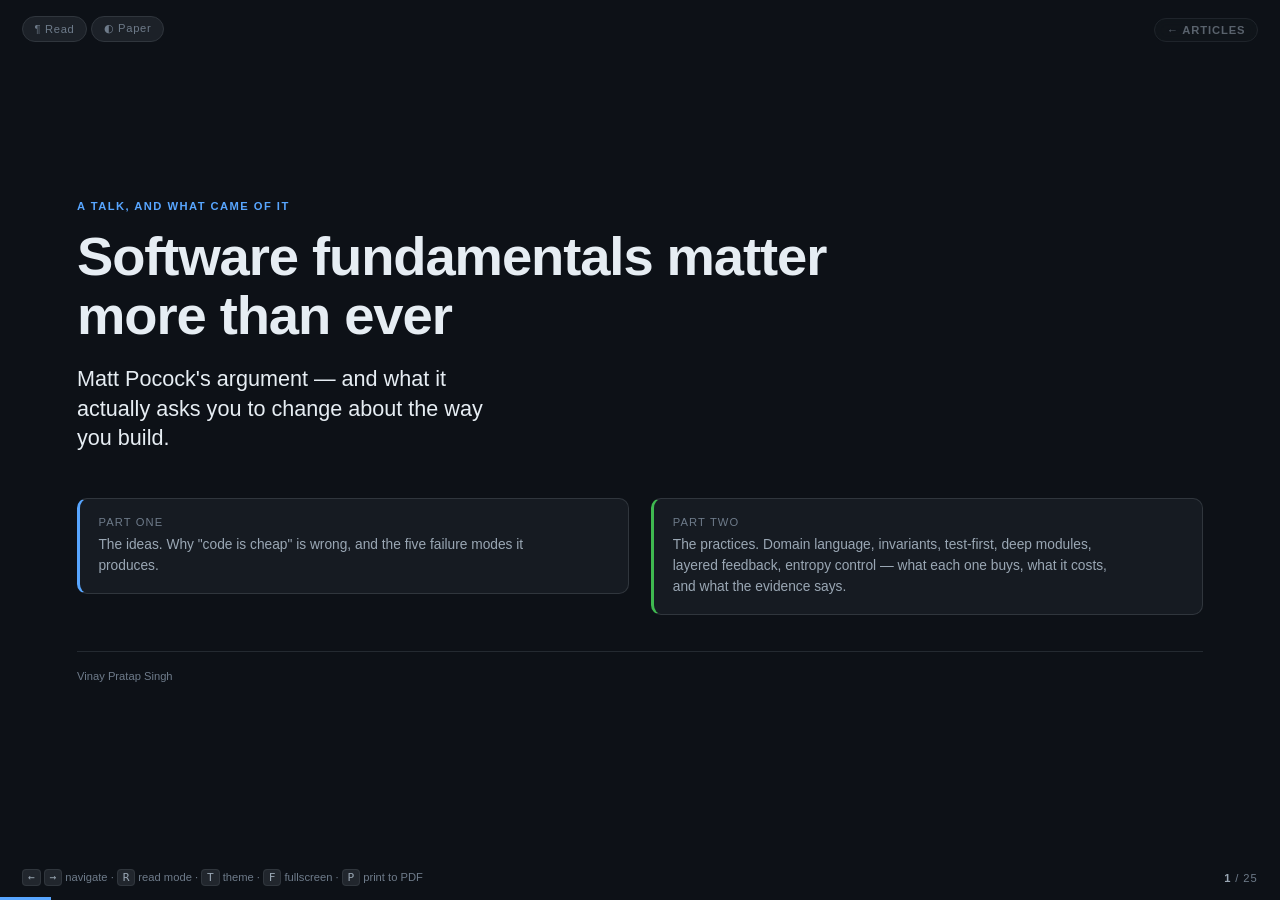
==== commit fd9cdeac: "fix(writing): unify author name and simplify presentation" ====
--- a/articles/software-fundamentals-matter-more-than-ever/index.html
+++ b/articles/software-fundamentals-matter-more-than-ever/index.html
@@ -5,11 +5,11 @@
 <meta name="viewport" content="width=device-width, initial-scale=1" />
 <title>Software fundamentals matter more than ever</title>
 <meta name="description" content="AI raises the value of a good codebase and the cost of a bad one. Five failure modes, five fixes, and the practices that hold up under generated code — with the research behind them." />
-<meta name="author" content="Vinay Bhadauria" />
+<meta name="author" content="Vinay Pratap Singh" />
 <meta property="og:type" content="article" />
 <meta property="og:title" content="Software fundamentals matter more than ever" />
 <meta property="og:description" content="AI raises the value of a good codebase and the cost of a bad one. Five failure modes, five fixes, and the practices that hold up under generated code — with the research behind them." />
-<meta property="og:url" content="https://vinay199129.github.io/articles/software-fundamentals-matter-more-than-ever/" />
+<meta property="og:url" content="https://vinay-p-singh.github.io/articles/software-fundamentals-matter-more-than-ever/" />
 <link rel="stylesheet" href="../../assets/deck.css" />
 <link rel="stylesheet" href="../../assets/theme-midnight.css" />
 <link rel="stylesheet" href="../../assets/theme-paper.css" />
@@ -35,7 +35,7 @@
       entropy control — what each one buys, what it costs, and what the evidence says.</p>
     </div>
   </div>
-  <div class="footnote">Vinay Bhadauria</div>
+  <div class="footnote">Vinay Pratap Singh</div>
 </section>
 
 <!-- ══════════════════ 2 ══════════════════ -->
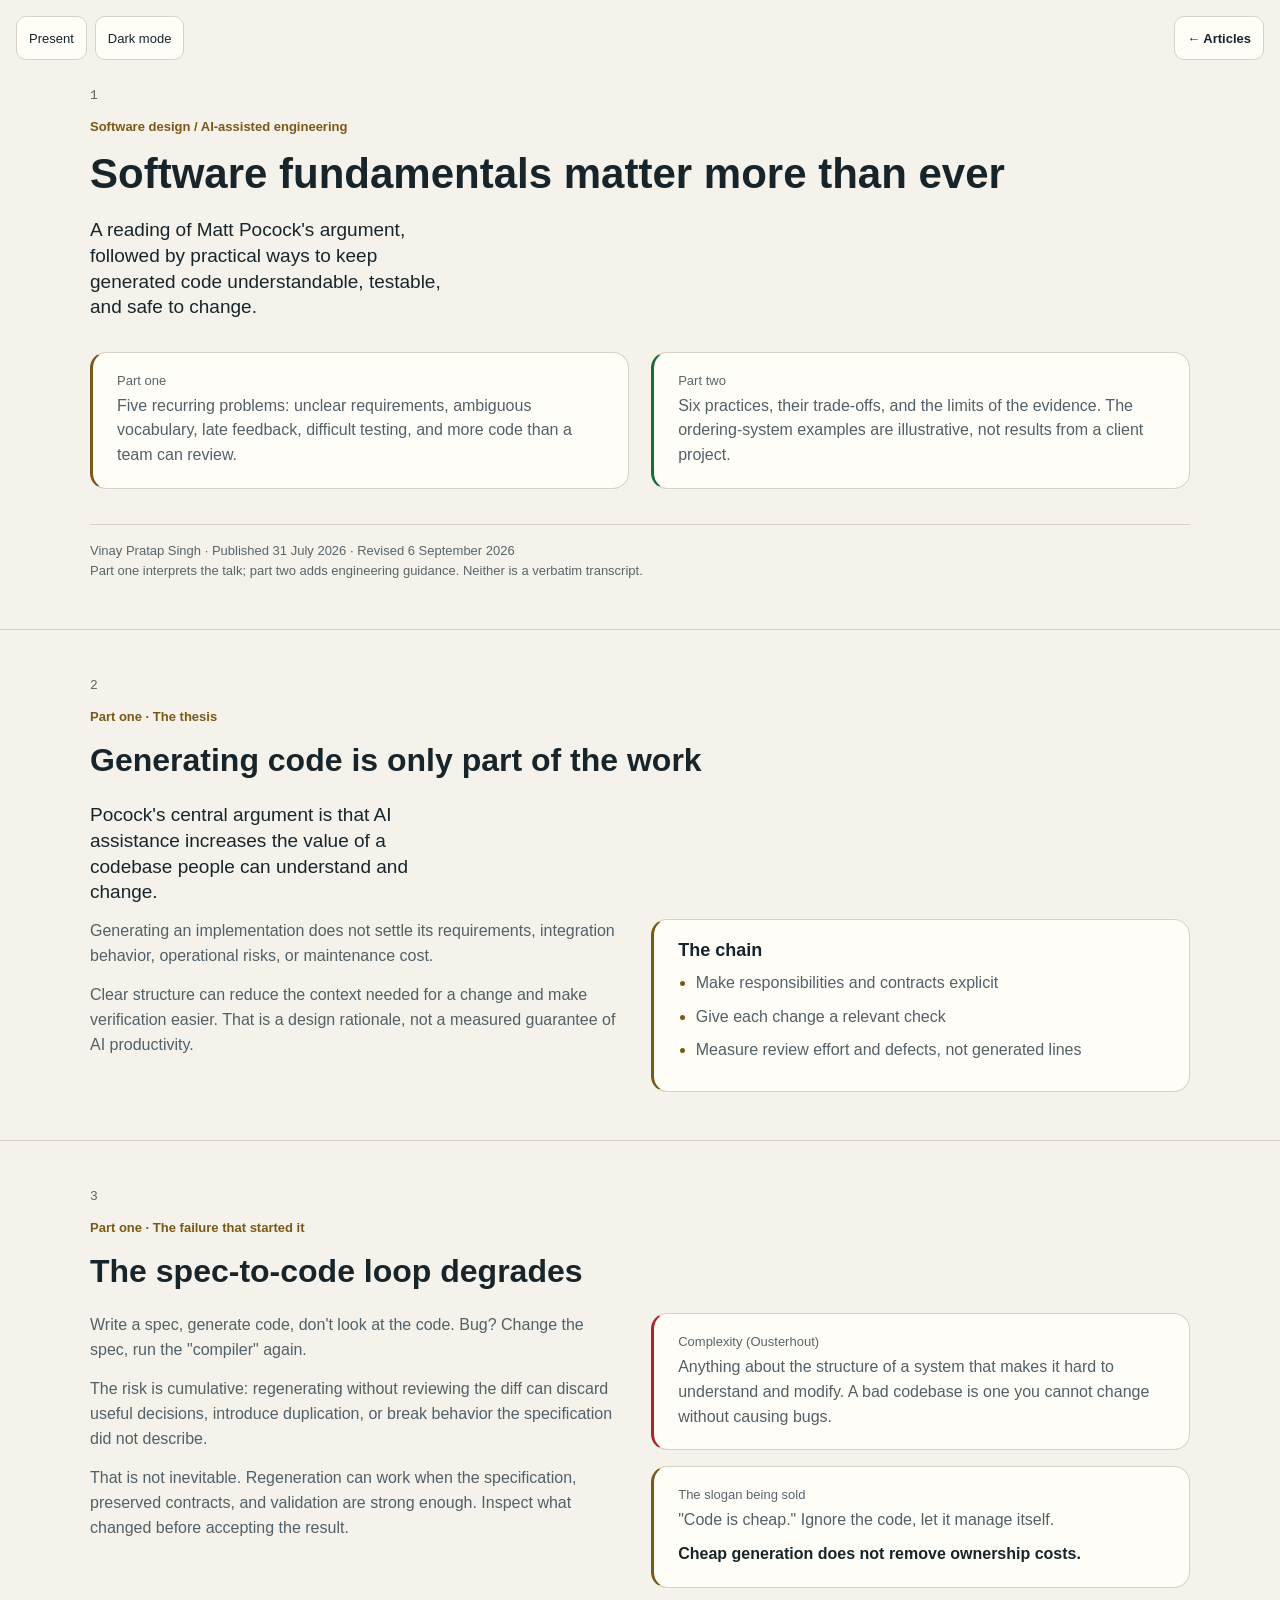
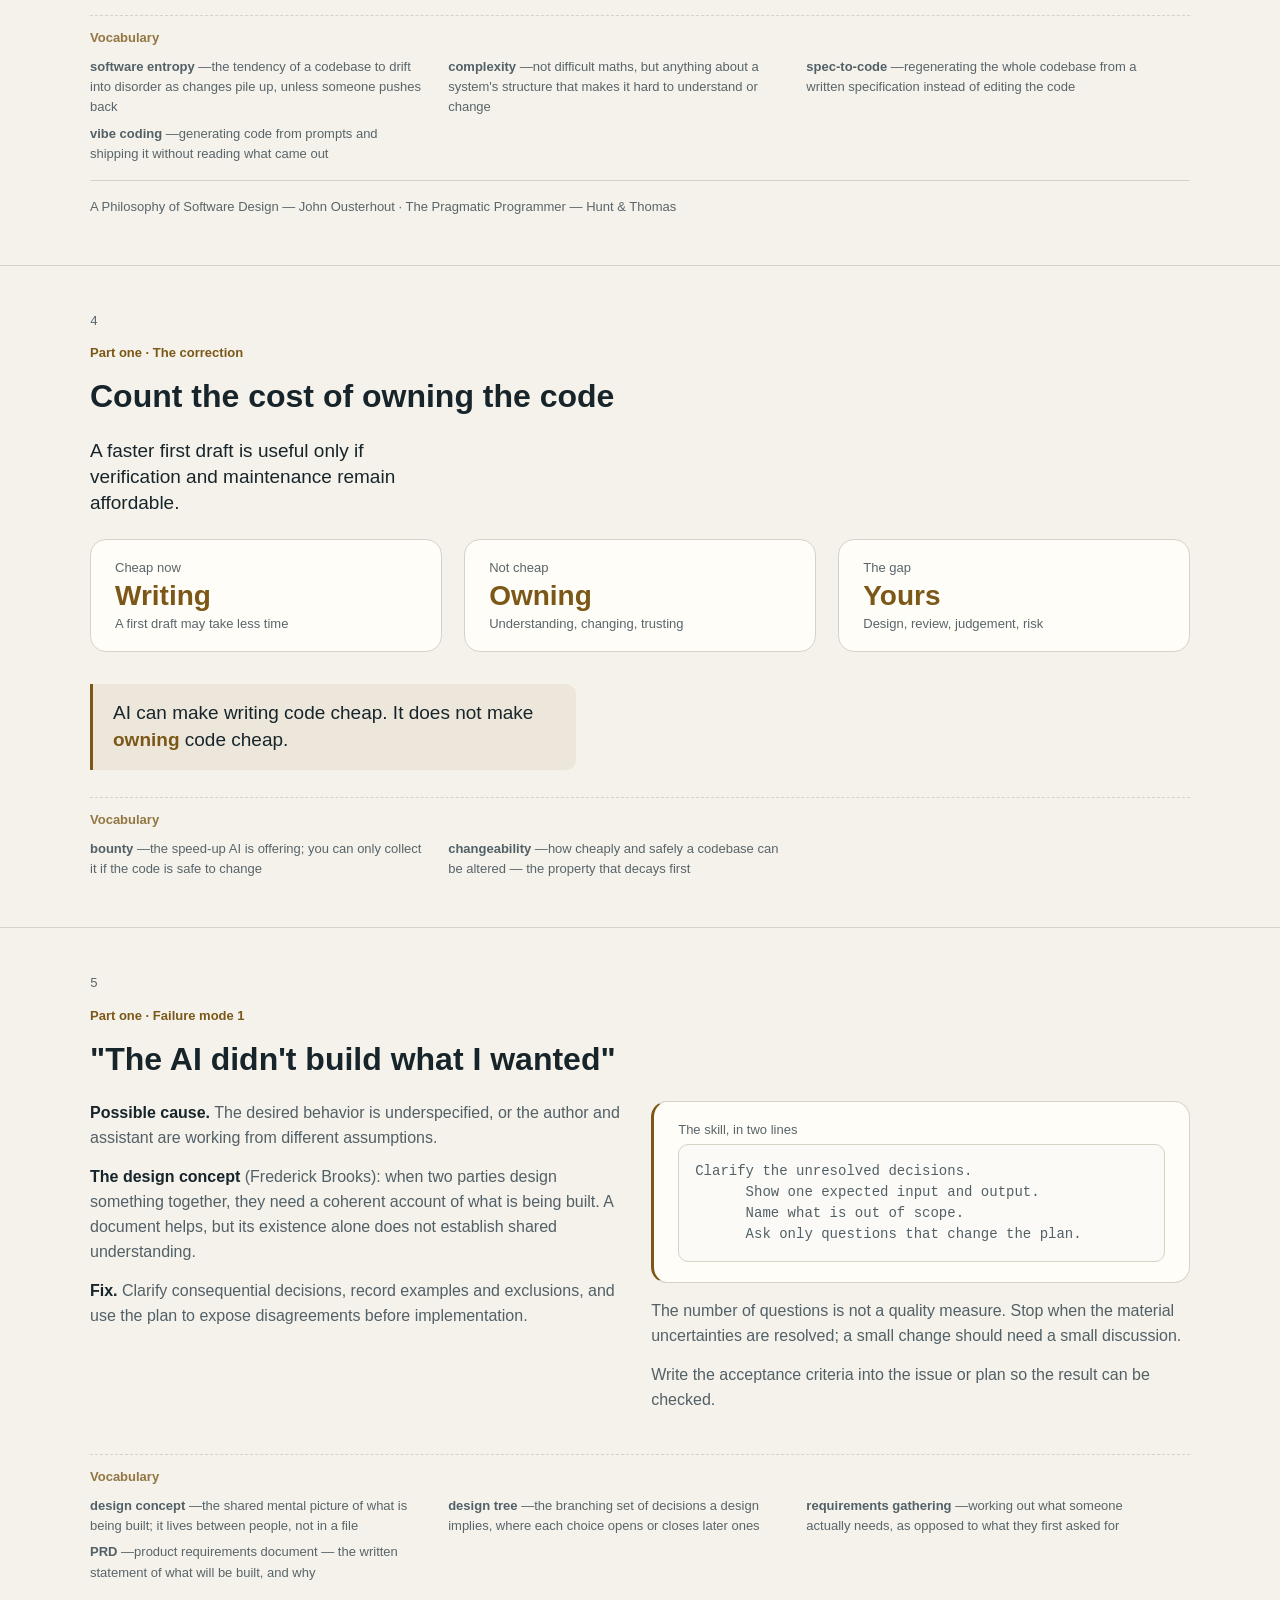
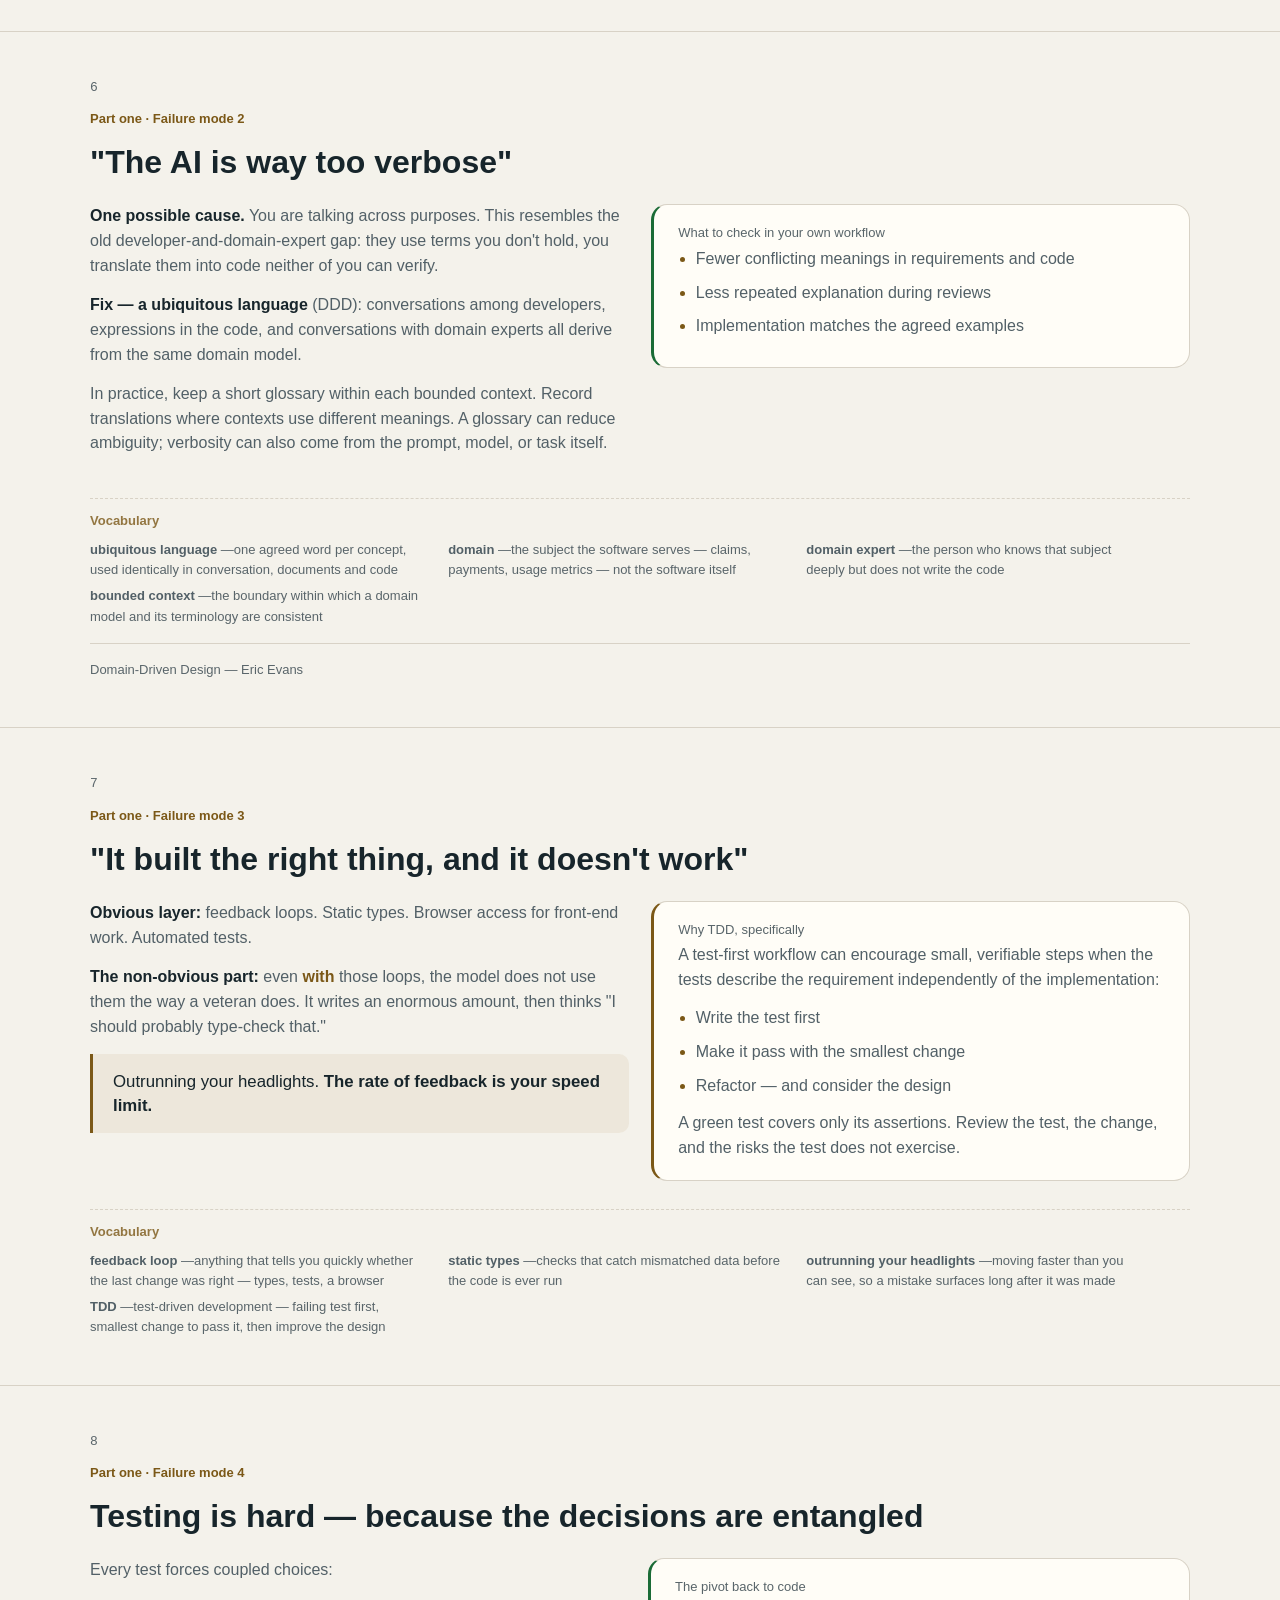
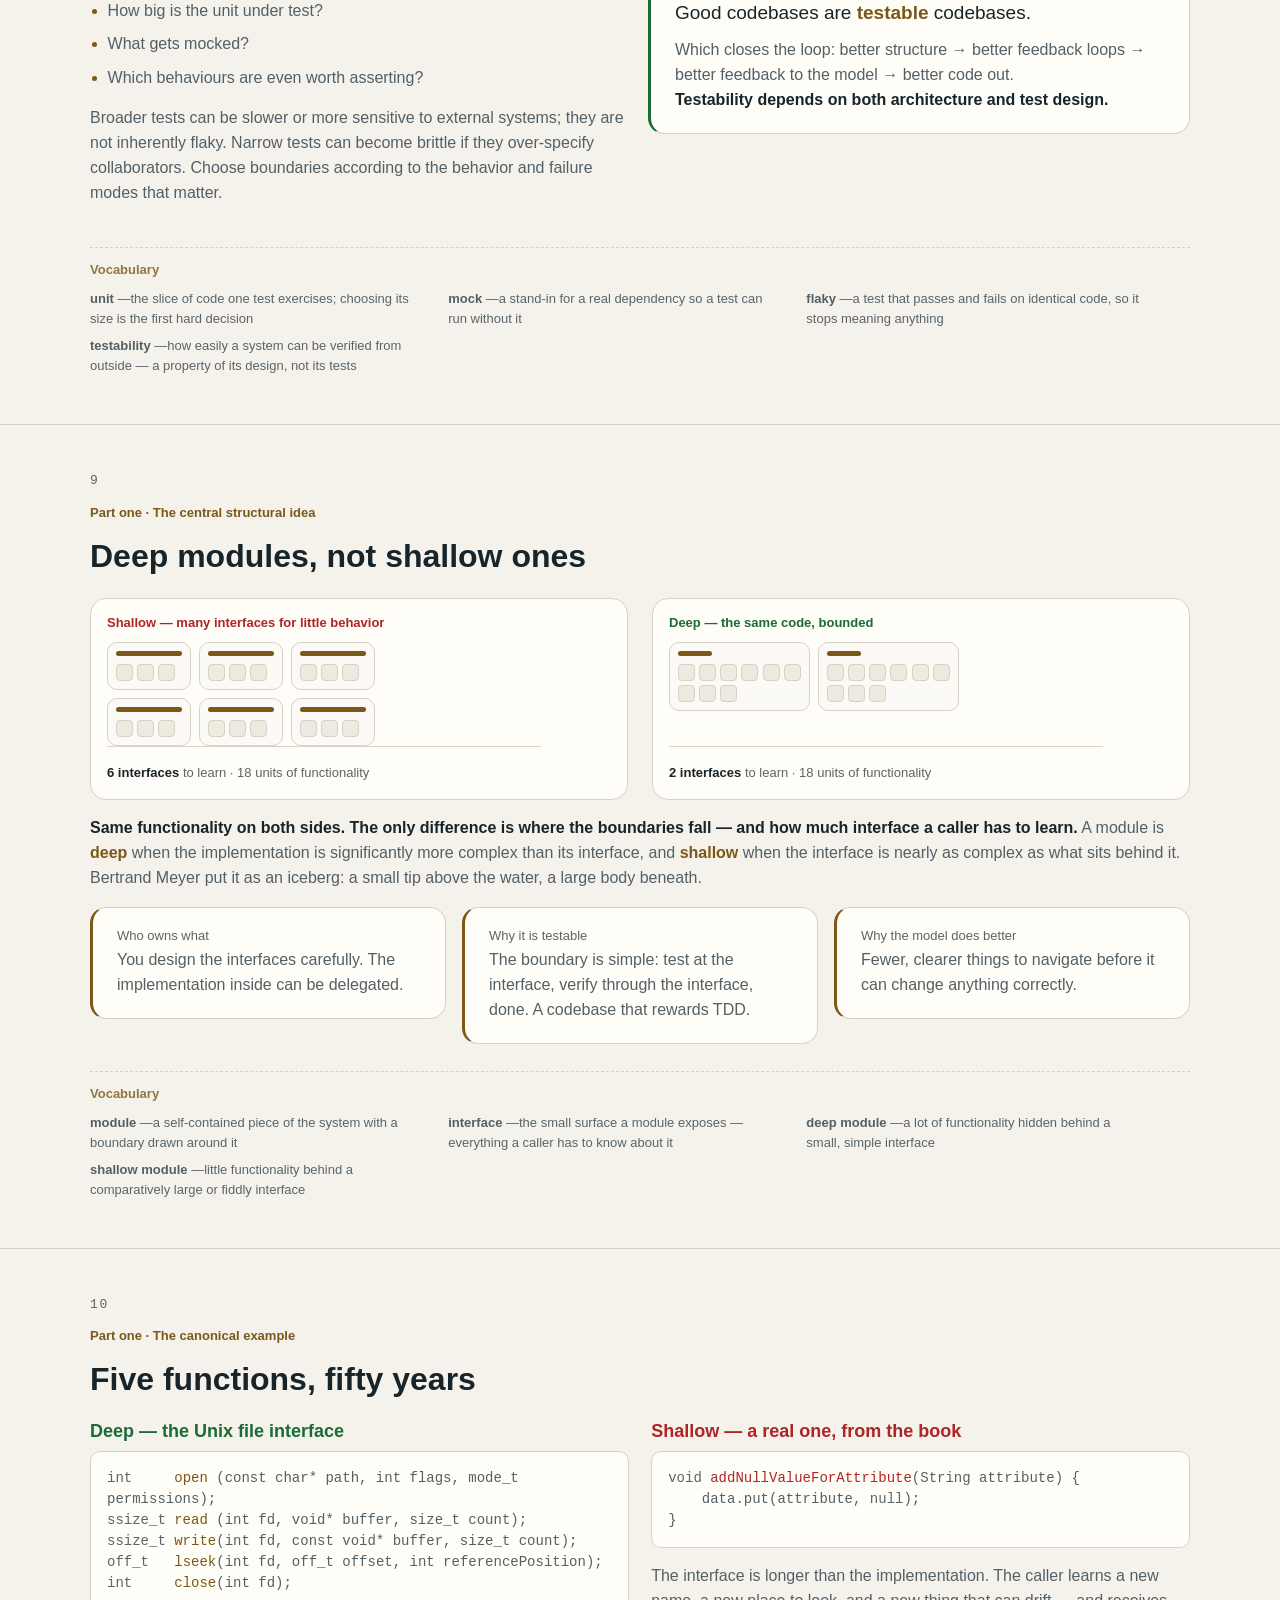
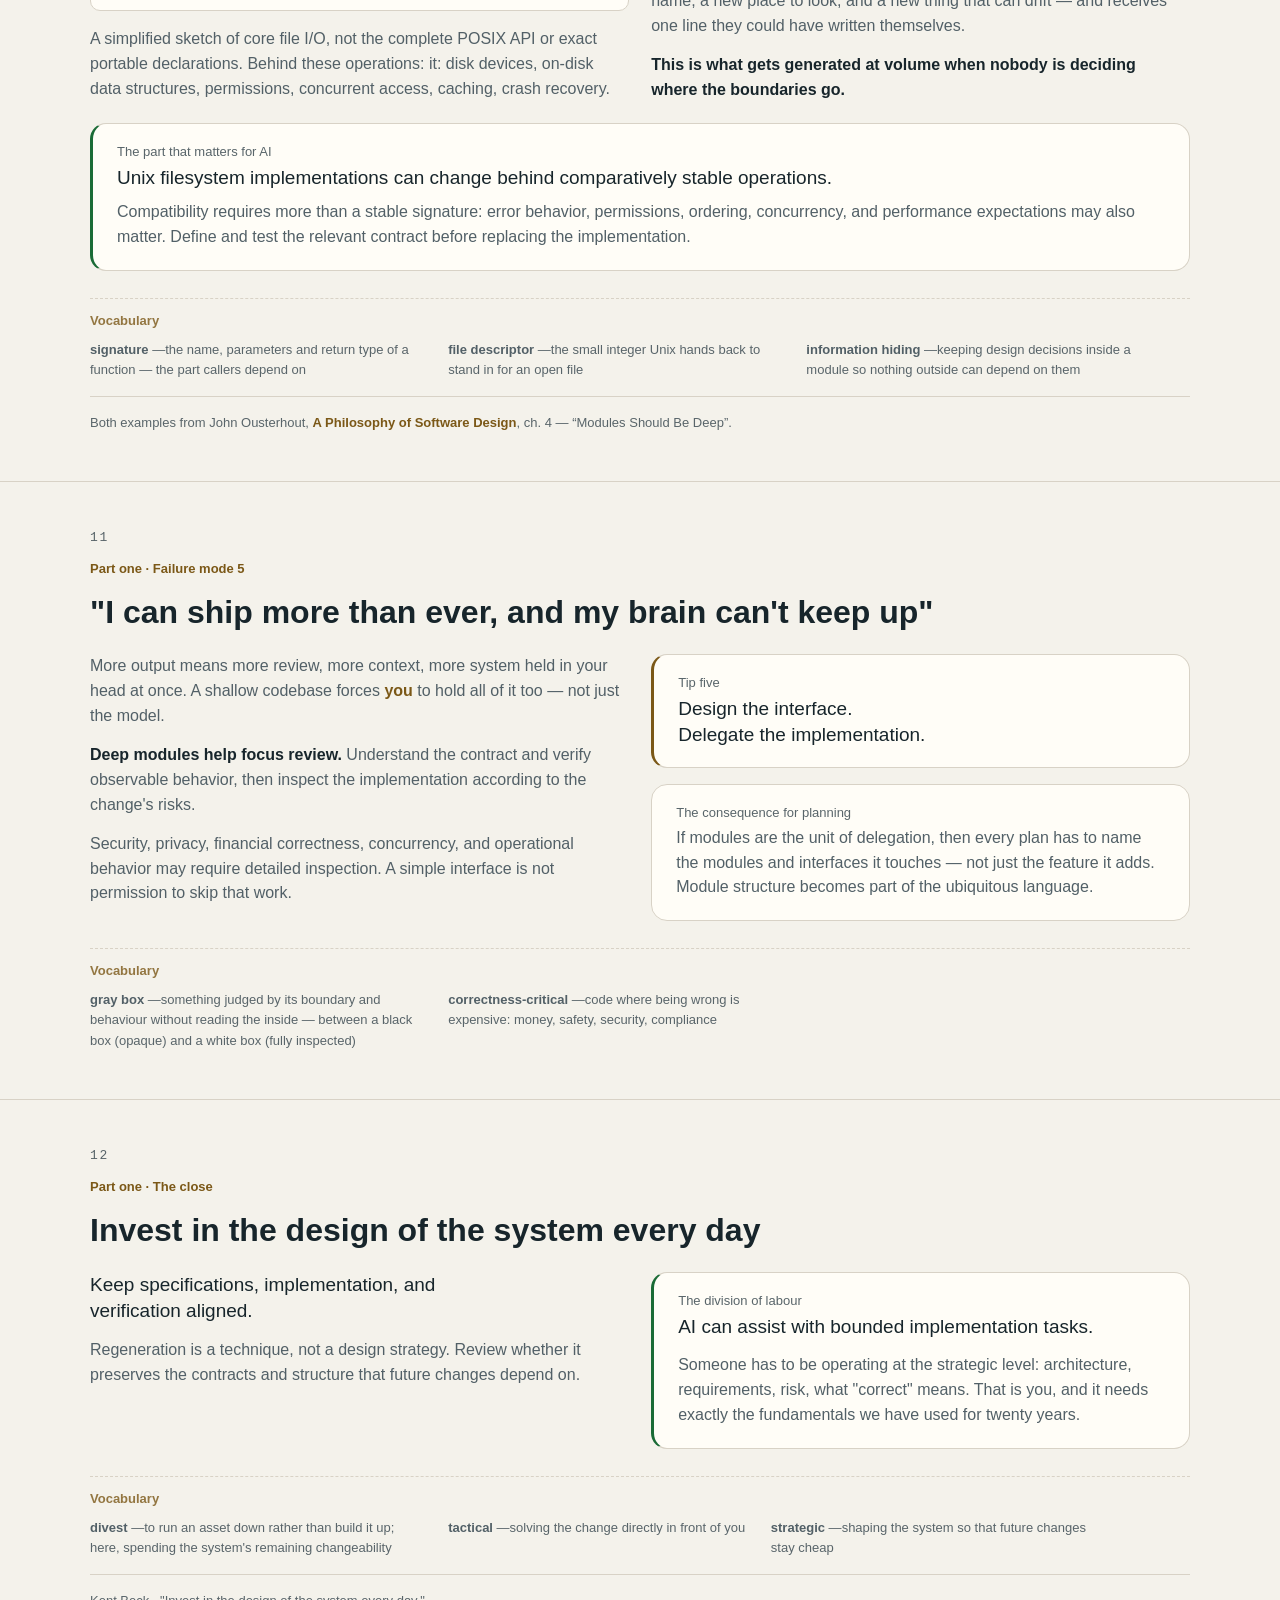
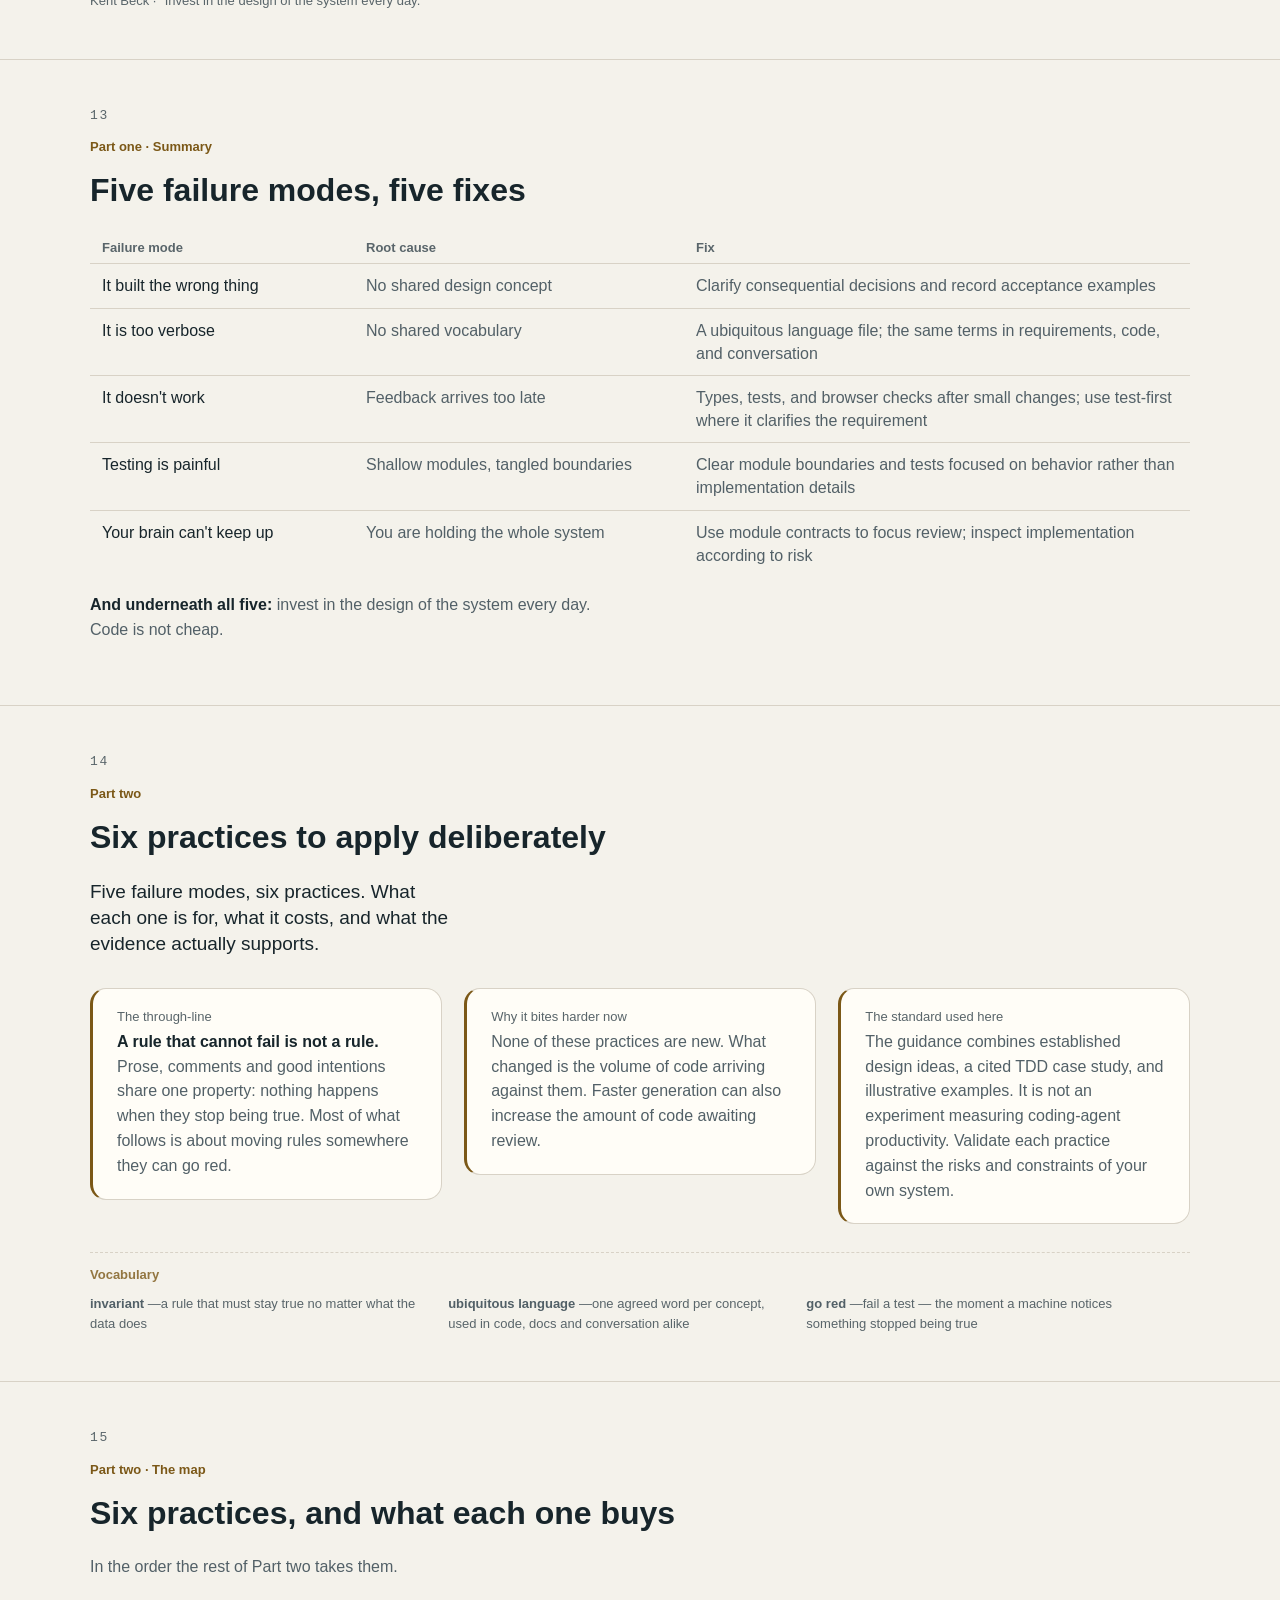
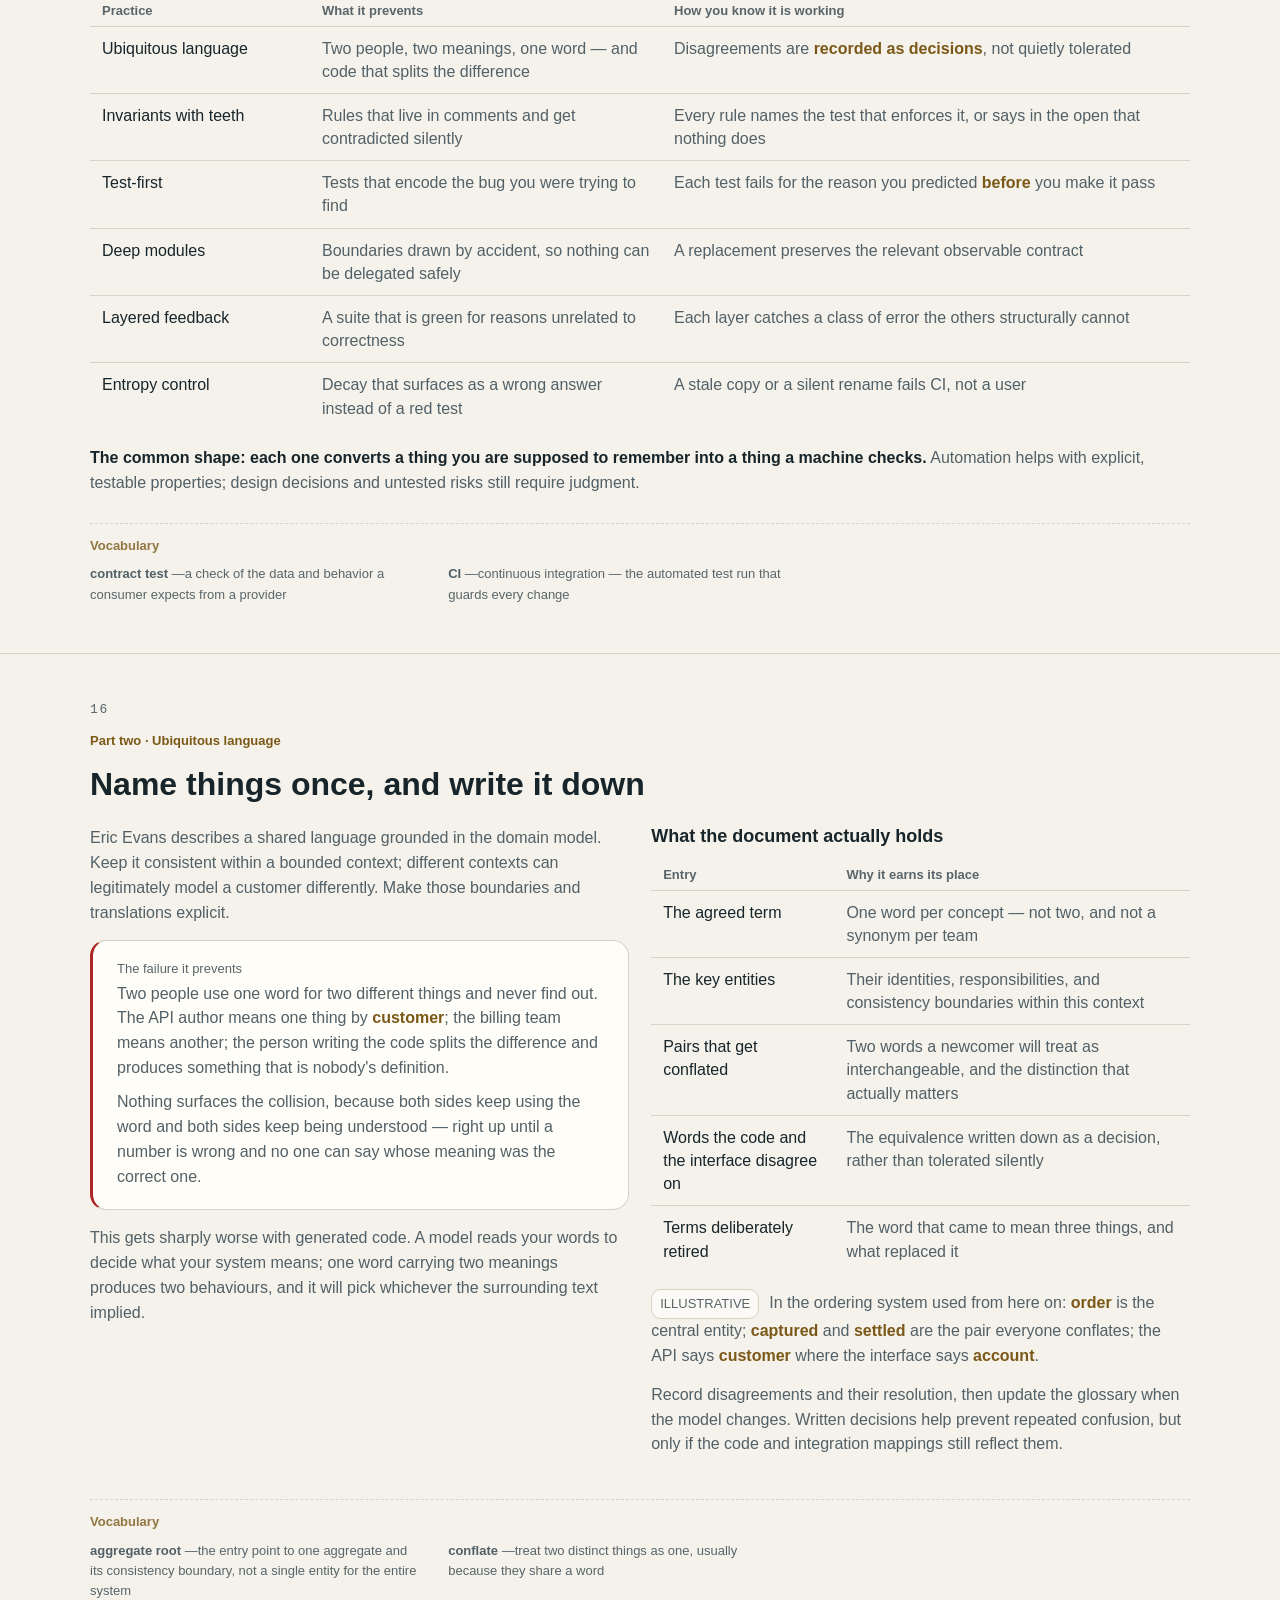
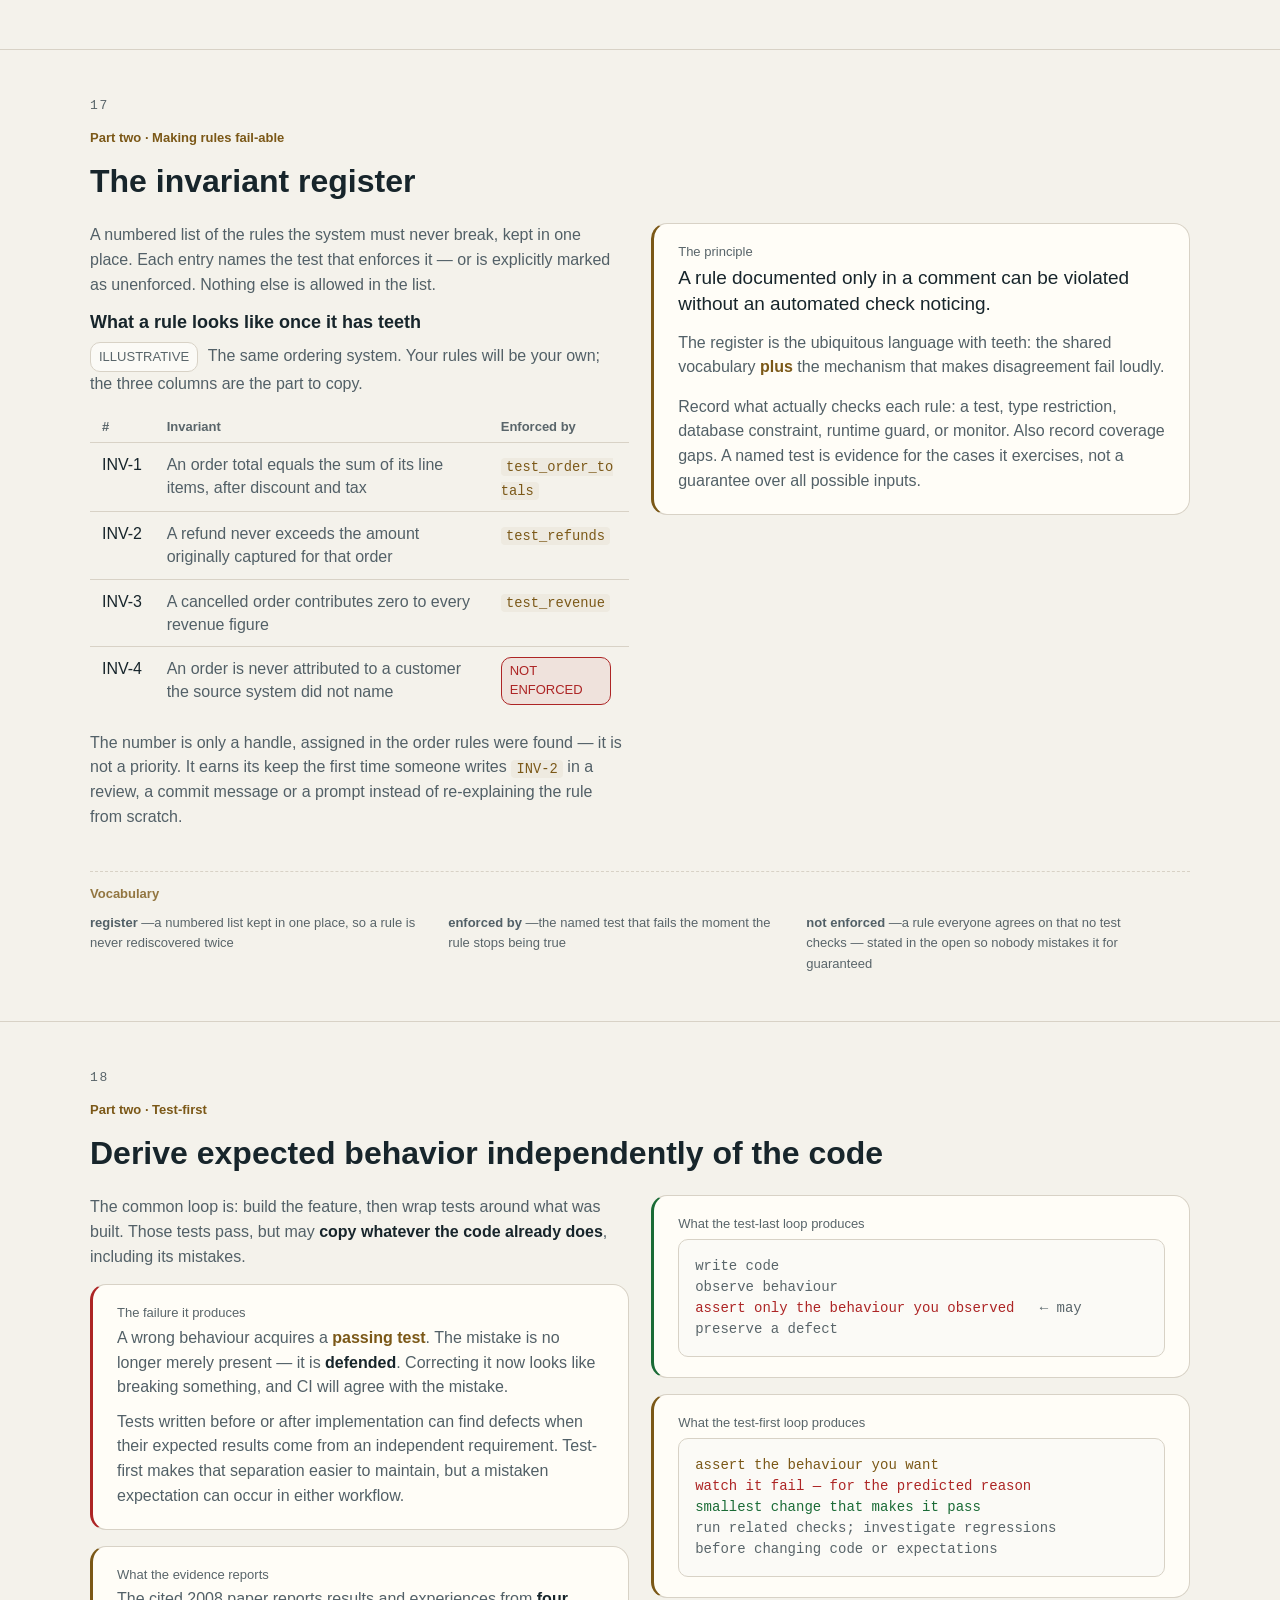
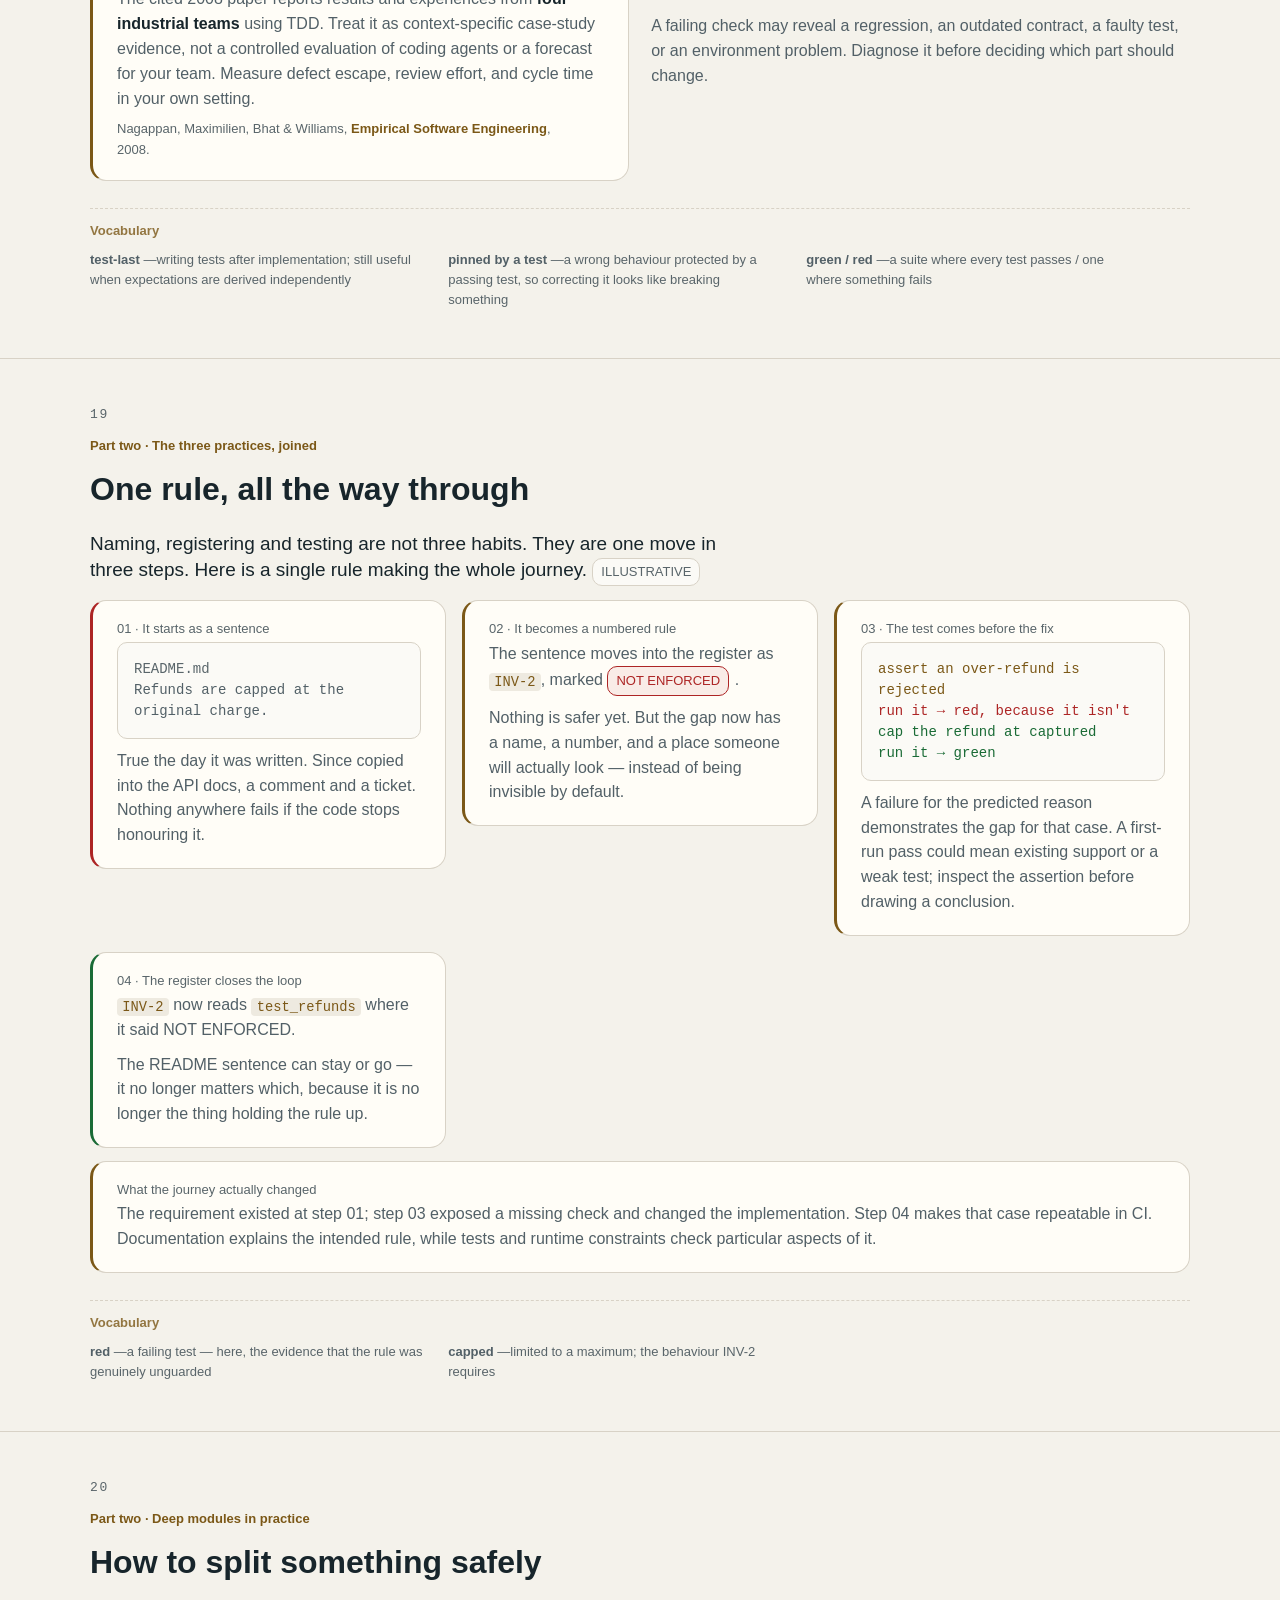
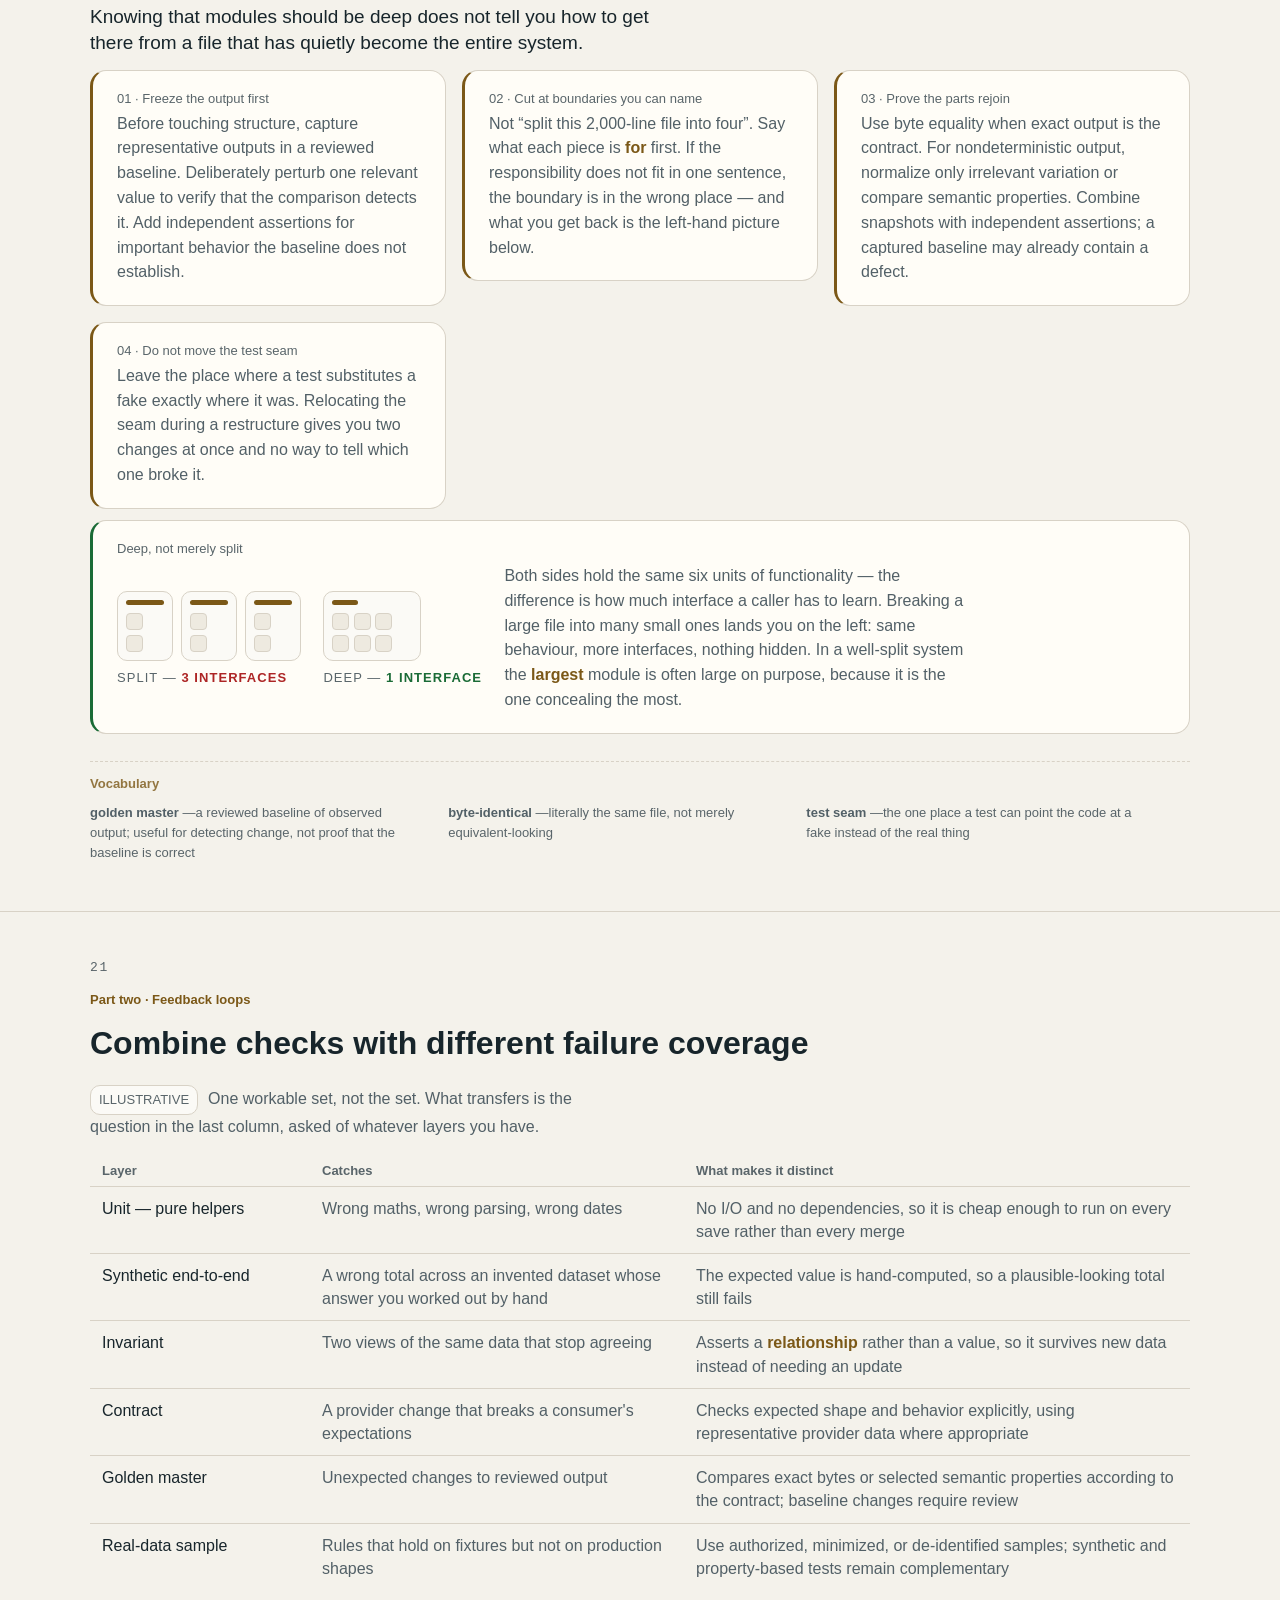
==== commit 64706d13: "fix(article): align theme and qualify engineering guidance" ====
--- a/articles/software-fundamentals-matter-more-than-ever/index.html
+++ b/articles/software-fundamentals-matter-more-than-ever/index.html
@@ -1,18 +1,19 @@
 <!DOCTYPE html>
-<html lang="en" data-theme="midnight">
+<html lang="en" data-theme="light" data-themes="light dark" data-mode="read">
 <head>
 <meta charset="utf-8" />
 <meta name="viewport" content="width=device-width, initial-scale=1" />
 <title>Software fundamentals matter more than ever</title>
-<meta name="description" content="AI raises the value of a good codebase and the cost of a bad one. Five failure modes, five fixes, and the practices that hold up under generated code — with the research behind them." />
+<meta name="description" content="A practical reading of Matt Pocock's argument for software fundamentals: shared vocabulary, testable boundaries, and feedback loops, with evidence and limitations." />
 <meta name="author" content="Vinay Pratap Singh" />
 <meta property="og:type" content="article" />
 <meta property="og:title" content="Software fundamentals matter more than ever" />
-<meta property="og:description" content="AI raises the value of a good codebase and the cost of a bad one. Five failure modes, five fixes, and the practices that hold up under generated code — with the research behind them." />
+<meta property="og:description" content="A practical reading of Matt Pocock's argument for software fundamentals: shared vocabulary, testable boundaries, and feedback loops, with evidence and limitations." />
 <meta property="og:url" content="https://vinay-p-singh.github.io/articles/software-fundamentals-matter-more-than-ever/" />
-<link rel="stylesheet" href="../../assets/deck.css" />
-<link rel="stylesheet" href="../../assets/theme-midnight.css" />
-<link rel="stylesheet" href="../../assets/theme-paper.css" />
+<link rel="canonical" href="https://vinay-p-singh.github.io/articles/software-fundamentals-matter-more-than-ever/" />
+<script src="../../assets/article-theme.js?v=portfolio-1"></script>
+<link rel="stylesheet" href="../../assets/deck.css?v=portfolio-1" />
+<link rel="stylesheet" href="../../assets/theme-portfolio.css?v=portfolio-1" />
 </head>
 <body>
 
@@ -20,45 +21,45 @@
 
 <!-- ══════════════════ 1 ══════════════════ -->
 <section class="slide active">
-  <p class="eyebrow">A talk, and what came of it</p>
-  <h1>Software fundamentals matter<br />more than ever</h1>
-  <p class="lead">Matt Pocock's argument — and what it actually asks you to change about the way
-  you build.</p>
+  <p class="eyebrow">Software design / AI-assisted engineering</p>
+  <h1>Software fundamentals matter more than ever</h1>
+  <p class="lead">A reading of Matt Pocock's argument, followed by practical ways to keep
+  generated code understandable, testable, and safe to change.</p>
   <div class="cols two" style="margin-top:2rem">
     <div class="card accent">
       <span class="k">Part one</span>
-      <p>The ideas. Why "code is cheap" is wrong, and the five failure modes it produces.</p>
+      <p>Five recurring problems: unclear requirements, ambiguous vocabulary, late feedback,
+      difficult testing, and more code than a team can review.</p>
     </div>
     <div class="card good">
       <span class="k">Part two</span>
-      <p>The practices. Domain language, invariants, test-first, deep modules, layered feedback,
-      entropy control — what each one buys, what it costs, and what the evidence says.</p>
-    </div>
-  </div>
-  <div class="footnote">Vinay Pratap Singh</div>
+      <p>Six practices, their trade-offs, and the limits of the evidence. The ordering-system
+      examples are illustrative, not results from a client project.</p>
+    </div>
+  </div>
+  <div class="footnote">Vinay Pratap Singh · Published 31 July 2026 · Revised 6 September 2026<br />
+  Part one interprets the talk; part two adds engineering guidance. Neither is a verbatim transcript.</div>
 </section>
 
 <!-- ══════════════════ 2 ══════════════════ -->
 <section class="slide">
   <p class="eyebrow">Part one · The thesis</p>
-  <h2>The comforting message</h2>
-  <blockquote>
-    Software fundamentals matter now more than they actually ever have.
-    <cite>Matt Pocock</cite>
-  </blockquote>
-  <div class="cols two">
-    <div>
-      <p>The fear: AI writes the code, so twenty years of engineering craft is now worth nothing.</p>
-      <p>The argument: the opposite. AI raises the value of a good codebase and raises the
-      <em>cost</em> of a bad one — because a codebase you cannot safely change is a codebase
-      AI cannot safely accelerate.</p>
+  <h2>Generating code is only part of the work</h2>
+  <p class="lead">Pocock's central argument is that AI assistance increases the value of
+  a codebase people can understand and change.</p>
+  <div class="cols two">
+    <div>
+      <p>Generating an implementation does not settle its requirements, integration behavior,
+      operational risks, or maintenance cost.</p>
+      <p>Clear structure can reduce the context needed for a change and make verification easier.
+      That is a design rationale, not a measured guarantee of AI productivity.</p>
     </div>
     <div class="card accent">
       <h3>The chain</h3>
       <ul style="margin-bottom:0">
-        <li>AI in a good codebase performs really well</li>
-        <li>So good codebases matter more than ever</li>
-        <li>So software fundamentals matter more than ever</li>
+        <li>Make responsibilities and contracts explicit</li>
+        <li>Give each change a relevant check</li>
+        <li>Measure review effort and defects, not generated lines</li>
       </ul>
     </div>
   </div>
@@ -72,10 +73,10 @@
     <div>
       <p>Write a spec, generate code, don't look at the code. Bug? Change the spec, run the
       "compiler" again.</p>
-      <p>What actually happens: <strong>run one gives code, run two gives worse code, run three
-      gives worse still.</strong> Keep going and you have garbage.</p>
-      <p>This has a name already — <em>software entropy</em>. Every change made while thinking
-      only about that change, and never about the design of the whole system, degrades the system.</p>
+      <p>The risk is cumulative: regenerating without reviewing the diff can discard useful
+      decisions, introduce duplication, or break behavior the specification did not describe.</p>
+      <p>That is not inevitable. Regeneration can work when the specification, preserved contracts,
+      and validation are strong enough. Inspect what changed before accepting the result.</p>
     </div>
     <div>
       <div class="card bad" style="margin-bottom:1rem">
@@ -86,7 +87,7 @@
       <div class="card warn">
         <span class="k">The slogan being sold</span>
         <p>"Code is cheap." Ignore the code, let it manage itself.</p>
-        <p style="margin-top:.6rem;color:var(--fg)"><strong>That is vibe coding by another name.</strong></p>
+        <p style="margin-top:.6rem;color:var(--fg)"><strong>Cheap generation does not remove ownership costs.</strong></p>
       </div>
     </div>
   </div>
@@ -102,11 +103,11 @@
 <!-- ══════════════════ 4 ══════════════════ -->
 <section class="slide">
   <p class="eyebrow">Part one · The correction</p>
-  <h2>Code is not cheap. Bad code is<br />the most expensive it has ever been.</h2>
-  <p class="lead">Because a codebase that is hard to change cannot collect the bounty AI is offering.</p>
+  <h2>Count the cost of owning the code</h2>
+  <p class="lead">A faster first draft is useful only if verification and maintenance remain affordable.</p>
   <div class="cols" style="margin-top:1.5rem">
     <div class="card"><span class="k">Cheap now</span><span class="v">Writing</span>
-      <span class="sub">Generation is close to free</span></div>
+      <span class="sub">A first draft may take less time</span></div>
     <div class="card"><span class="k">Not cheap</span><span class="v">Owning</span>
       <span class="sub">Understanding, changing, trusting</span></div>
     <div class="card"><span class="k">The gap</span><span class="v">Yours</span>
@@ -127,28 +128,25 @@
   <h2>"The AI didn't build what I wanted"</h2>
   <div class="cols two">
     <div>
-      <p><strong>Diagnosis.</strong> No one knows exactly what they want. Talking to the AI
-      <em>is</em> requirements gathering — and you and it do not share the same picture.</p>
+      <p><strong>Possible cause.</strong> The desired behavior is underspecified, or the author
+      and assistant are working from different assumptions.</p>
       <p><strong>The design concept</strong> (Frederick Brooks): when two parties design something
-      together, the idea of the thing floats between them. It is not an artifact. You cannot put
-      it in a markdown file. It is the invisible theory of what is being built.</p>
-      <p><strong>Fix.</strong> Reach a shared design concept <em>before</em> producing any plan asset.</p>
+      together, they need a coherent account of what is being built. A document helps, but its
+      existence alone does not establish shared understanding.</p>
+      <p><strong>Fix.</strong> Clarify consequential decisions, record examples and exclusions,
+      and use the plan to expose disagreements before implementation.</p>
     </div>
     <div>
       <div class="card accent">
         <span class="k">The skill, in two lines</span>
-        <pre style="margin:.4rem 0 0;background:var(--surface-2)">Interview me relentlessly about every
-aspect of this plan until we reach a
-shared understanding.
-
-Walk down each branch of the design
-tree, resolving dependencies between
-decisions one by one.</pre>
-      </div>
-      <p style="margin-top:1rem">Reported in the talk: 40, 60, sometimes 100 questions before it is
-      satisfied. The conversation then becomes the PRD or the issue — not the other way round.</p>
-      <p><strong>Contrast with default plan mode:</strong> it is eager to produce an asset and
-      start working. Alignment first is cheaper than rework.</p>
+        <pre style="margin:.4rem 0 0;background:var(--surface-2)">Clarify the unresolved decisions.
+      Show one expected input and output.
+      Name what is out of scope.
+      Ask only questions that change the plan.</pre>
+      </div>
+      <p style="margin-top:1rem">The number of questions is not a quality measure. Stop when
+      the material uncertainties are resolved; a small change should need a small discussion.</p>
+      <p>Write the acceptance criteria into the issue or plan so the result can be checked.</p>
     </div>
   </div>
   <div class="vocab">
@@ -165,22 +163,22 @@
   <h2>"The AI is way too verbose"</h2>
   <div class="cols two">
     <div>
-      <p><strong>Diagnosis.</strong> You are talking across purposes. This is exactly the old
+      <p><strong>One possible cause.</strong> You are talking across purposes. This resembles the old
       developer-and-domain-expert gap: they use terms you don't hold, you translate them into
       code neither of you can verify.</p>
       <p><strong>Fix — a ubiquitous language</strong> (DDD): conversations among developers,
       expressions in the code, and conversations with domain experts all derive from the same
       domain model.</p>
-      <p>In practice, a markdown file of agreed terms — scanned from the codebase, then kept
-      open while planning.</p>
+      <p>In practice, keep a short glossary within each bounded context. Record translations
+      where contexts use different meanings. A glossary can reduce ambiguity; verbosity can
+      also come from the prompt, model, or task itself.</p>
     </div>
     <div class="card good">
-      <span class="k">Reported in the talk</span>
+      <span class="k">What to check in your own workflow</span>
       <ul style="margin-bottom:0">
-        <li>Planning quality goes up</li>
-        <li>The model's own <strong>thinking traces get shorter</strong> — it stops narrating
-        around a concept it now has a word for</li>
-        <li>Implementation lands closer to what was planned</li>
+        <li>Fewer conflicting meanings in requirements and code</li>
+        <li>Less repeated explanation during reviews</li>
+        <li>Implementation matches the agreed examples</li>
       </ul>
     </div>
   </div>
@@ -188,7 +186,7 @@
     <span><b>ubiquitous language</b>one agreed word per concept, used identically in conversation, documents and code</span>
     <span><b>domain</b>the subject the software serves — claims, payments, usage metrics — not the software itself</span>
     <span><b>domain expert</b>the person who knows that subject deeply but does not write the code</span>
-    <span><b>thinking traces</b>the model's visible internal reasoning before it produces an answer</span>
+    <span><b>bounded context</b>the boundary within which a domain model and its terminology are consistent</span>
   </div>
   <div class="footnote">Domain-Driven Design — Eric Evans</div>
 </section>
@@ -210,14 +208,15 @@
     </div>
     <div class="card accent">
       <span class="k">Why TDD, specifically</span>
-      <p>Not because tests are virtuous. Because <strong>TDD is a mechanical constraint that
-      forces small steps</strong>:</p>
+      <p>A test-first workflow can encourage small, verifiable steps when the tests describe
+      the requirement independently of the implementation:</p>
       <ul style="margin:.8rem 0 0">
         <li>Write the test first</li>
         <li>Make it pass with the smallest change</li>
         <li>Refactor — and consider the design</li>
       </ul>
-      <p style="margin-top:.8rem">The model cannot outrun a loop it has to close on every step.</p>
+      <p style="margin-top:.8rem">A green test covers only its assertions. Review the test,
+      the change, and the risks the test does not exercise.</p>
     </div>
   </div>
   <div class="vocab">
@@ -240,8 +239,9 @@
         <li>What gets mocked?</li>
         <li>Which behaviours are even worth asserting?</li>
       </ul>
-      <p>Test a whole application and it is flaky, so you test fewer behaviours. Test this unit
-      and you must mock that one. None of these decisions is independent.</p>
+      <p>Broader tests can be slower or more sensitive to external systems; they are not
+      inherently flaky. Narrow tests can become brittle if they over-specify collaborators.
+      Choose boundaries according to the behavior and failure modes that matter.</p>
     </div>
     <div class="card good">
       <span class="k">The pivot back to code</span>
@@ -249,7 +249,7 @@
       Good codebases are <em>testable</em> codebases.</p>
       <p style="margin-top:.8rem">Which closes the loop: better structure → better feedback loops
       → better feedback to the model → better code out.</p>
-      <p><strong>Testability is an architectural property, not a testing-discipline property.</strong></p>
+      <p><strong>Testability depends on both architecture and test design.</strong></p>
     </div>
   </div>
   <div class="vocab">
@@ -266,7 +266,7 @@
   <h2>Deep modules, not shallow ones</h2>
   <div class="depth" style="margin-bottom:1rem">
     <div class="dpanel bad">
-      <h3>Shallow — what gets generated by default</h3>
+      <h3>Shallow — many interfaces for little behavior</h3>
       <div class="dgrid">
         <div class="unit"><div class="iface"></div><div class="blobs">
           <span class="blob"></span><span class="blob"></span><span class="blob"></span></div></div>
@@ -299,7 +299,7 @@
     </div>
   </div>
   <p style="max-width:none;margin-bottom:1rem"><strong>Same functionality on both sides. The only
-  difference is where the boundaries fall — and how much blue line you have to learn to use it.</strong>
+  difference is where the boundaries fall — and how much interface a caller has to learn.</strong>
   A module is <em>deep</em> when the implementation is significantly more complex than its interface,
   and <em>shallow</em> when the interface is nearly as complex as what sits behind it. Bertrand Meyer
   put it as an iceberg: a small tip above the water, a large body beneath.</p>
@@ -332,7 +332,8 @@
 <span class="dim">ssize_t</span> <span class="hi">write</span>(int fd, const void* buffer, size_t count);
 <span class="dim">off_t</span>   <span class="hi">lseek</span>(int fd, off_t offset, int referencePosition);
 <span class="dim">int</span>     <span class="hi">close</span>(int fd);</pre>
-      <p style="font-size:var(--fs-sm)">Everything a caller must learn to use a filesystem. Behind
+      <p style="font-size:var(--fs-sm)">A simplified sketch of core file I/O, not the complete POSIX API
+      or exact portable declarations. Behind these operations:
       it: disk devices, on-disk data structures, permissions, concurrent access, caching, crash
       recovery.</p>
     </div>
@@ -351,12 +352,10 @@
   <div class="card good" style="margin-top:.4rem">
     <span class="k">The part that matters for AI</span>
     <p style="font-size:var(--fs-lg);color:var(--fg);line-height:1.35;max-width:none">Unix filesystem
-    implementations have been rewritten many times over. Those five signatures have not changed.</p>
-    <p style="margin-top:.6rem;max-width:none">Every one of those rewrites was invisible to callers — because
-    the interface held still. That is the property you are buying. An implementation you can hand to a
-    model and have replaced wholesale, without anything upstream needing to know, is exactly a deep
-    module. Without that boundary, "let the AI rewrite it" means "let the AI rewrite everything that
-    touches it".</p>
+    implementations can change behind comparatively stable operations.</p>
+    <p style="margin-top:.6rem;max-width:none">Compatibility requires more than a stable signature:
+    error behavior, permissions, ordering, concurrency, and performance expectations may also matter.
+    Define and test the relevant contract before replacing the implementation.</p>
   </div>
   <div class="vocab">
     <span><b>signature</b>the name, parameters and return type of a function — the part callers depend on</span>
@@ -375,10 +374,10 @@
     <div>
       <p>More output means more review, more context, more system held in your head at once.
       A shallow codebase forces <em>you</em> to hold all of it too — not just the model.</p>
-      <p><strong>Deep modules give you gray boxes.</strong> Design the interface. Understand the
-      purpose. Verify from the outside. Don't read every line inside.</p>
-      <p><strong>The boundary of that permission is risk</strong> — finance, security, safety,
-      anything correctness-critical still gets read. Most modules in most apps do not.</p>
+      <p><strong>Deep modules help focus review.</strong> Understand the contract and verify
+      observable behavior, then inspect the implementation according to the change's risks.</p>
+      <p>Security, privacy, financial correctness, concurrency, and operational behavior may
+      require detailed inspection. A simple interface is not permission to skip that work.</p>
     </div>
     <div>
       <div class="card accent" style="margin-bottom:1rem">
@@ -406,14 +405,14 @@
   <h2>Invest in the design of the system every day</h2>
   <div class="cols two">
     <div>
-      <blockquote>Spec-to-code does not invest in the design of the system.<br />
-      It <em>divests</em> from it.</blockquote>
-      <p>Every regeneration that ignores structure spends the system's remaining changeability.</p>
+      <p class="lead">Keep specifications, implementation, and verification aligned.</p>
+      <p>Regeneration is a technique, not a design strategy. Review whether it preserves the
+      contracts and structure that future changes depend on.</p>
     </div>
     <div class="card good">
       <span class="k">The division of labour</span>
       <p style="font-size:var(--fs-lg);color:var(--fg);line-height:1.4;margin-bottom:.8rem">
-      AI is an excellent <em>tactical</em> programmer — the sergeant on the ground making the change.</p>
+      AI can assist with bounded implementation tasks.</p>
       <p>Someone has to be operating at the strategic level: architecture, requirements, risk,
       what "correct" means. That is you, and it needs exactly the fundamentals we have used for
       twenty years.</p>
@@ -435,15 +434,15 @@
     <thead><tr><th style="width:24%">Failure mode</th><th style="width:30%">Root cause</th><th>Fix</th></tr></thead>
     <tbody>
       <tr><td>It built the wrong thing</td><td>No shared design concept</td>
-          <td>Be interviewed relentlessly until understanding is shared — <em>before</em> any plan artifact exists</td></tr>
+          <td>Clarify consequential decisions and record acceptance examples</td></tr>
       <tr><td>It is too verbose</td><td>No shared vocabulary</td>
           <td>A ubiquitous language file; the same terms in requirements, code, and conversation</td></tr>
       <tr><td>It doesn't work</td><td>Feedback arrives too late</td>
-          <td>Types, tests, browser access — and TDD to force small steps. Feedback rate is the speed limit</td></tr>
+          <td>Types, tests, and browser checks after small changes; use test-first where it clarifies the requirement</td></tr>
       <tr><td>Testing is painful</td><td>Shallow modules, tangled boundaries</td>
-          <td>Deep modules: lots of functionality, simple interface. Testability is architecture</td></tr>
+          <td>Clear module boundaries and tests focused on behavior rather than implementation details</td></tr>
       <tr><td>Your brain can't keep up</td><td>You are holding the whole system</td>
-          <td>Treat modules as gray boxes. Design the interface, delegate the implementation</td></tr>
+          <td>Use module contracts to focus review; inspect implementation according to risk</td></tr>
     </tbody>
   </table>
   <p style="margin-top:.5rem"><strong>And underneath all five:</strong> invest in the design of
@@ -453,7 +452,7 @@
 <!-- ══════════════════ 14 ══════════════════ -->
 <section class="slide">
   <p class="eyebrow">Part two</p>
-  <h1>What to actually do</h1>
+  <h2>Six practices to apply deliberately</h2>
   <p class="lead">Five failure modes, six practices. What each one is for, what it costs, and
   what the evidence actually supports.</p>
   <div class="cols" style="margin-top:2rem">
@@ -463,12 +462,11 @@
       being true. Most of what follows is about moving rules somewhere they can go red.</p></div>
     <div class="card accent"><span class="k">Why it bites harder now</span>
       <p>None of these practices are new. What changed is the volume of code arriving against them.
-      A weak boundary that used to erode over a year now erodes over an afternoon.</p></div>
+      Faster generation can also increase the amount of code awaiting review.</p></div>
     <div class="card accent"><span class="k">The standard used here</span>
-      <p>Each claim is a published result, a canonical source, or a mechanism you can run yourself
-      and watch fail. Anything invented to make a shape visible is marked
-      <span class="tag">ILLUSTRATIVE</span> — so nothing here has to be taken on trust in someone
-      else's codebase.</p></div>
+      <p>The guidance combines established design ideas, a cited TDD case study, and illustrative
+      examples. It is not an experiment measuring coding-agent productivity. Validate each practice
+      against the risks and constraints of your own system.</p></div>
   </div>
   <div class="vocab">
     <span><b>invariant</b>a rule that must stay true no matter what the data does</span>
@@ -492,7 +490,7 @@
       <tr><td>Test-first</td><td>Tests that encode the bug you were trying to find</td>
           <td>Each test fails for the reason you predicted <em>before</em> you make it pass</td></tr>
       <tr><td>Deep modules</td><td>Boundaries drawn by accident, so nothing can be delegated safely</td>
-          <td>An implementation can be replaced without anything upstream noticing</td></tr>
+          <td>A replacement preserves the relevant observable contract</td></tr>
       <tr><td>Layered feedback</td><td>A suite that is green for reasons unrelated to correctness</td>
           <td>Each layer catches a class of error the others structurally cannot</td></tr>
       <tr><td>Entropy control</td><td>Decay that surfaces as a wrong answer instead of a red test</td>
@@ -500,10 +498,10 @@
     </tbody>
   </table>
   <p style="max-width:none;margin-top:.4rem"><strong>The common shape: each one converts a thing you
-  are supposed to remember into a thing a machine checks.</strong> Anything that relies on discipline
-  alone degrades at exactly the rate you add code — which is now much faster.</p>
-  <div class="vocab">
-    <span><b>contract test</b>a test that pins the agreed <em>shape</em> of the data — the names and keys — rather than its values</span>
+  are supposed to remember into a thing a machine checks.</strong> Automation helps with explicit,
+  testable properties; design decisions and untested risks still require judgment.</p>
+  <div class="vocab">
+    <span><b>contract test</b>a check of the data and behavior a consumer expects from a provider</span>
     <span><b>CI</b>continuous integration — the automated test run that guards every change</span>
   </div>
 </section>
@@ -514,9 +512,9 @@
   <h2>Name things once, and write it down</h2>
   <div class="cols two">
     <div>
-      <p>Eric Evans named this in <em>Domain-Driven Design</em>: one agreed word per concept, used
-      identically in conversation, documentation and code. It reads like bookkeeping. It is the
-      cheapest defect prevention available.</p>
+      <p>Eric Evans describes a shared language grounded in the domain model. Keep it consistent
+      within a bounded context; different contexts can legitimately model a customer differently.
+      Make those boundaries and translations explicit.</p>
       <div class="card bad">
         <span class="k">The failure it prevents</span>
         <p>Two people use one word for two different things and never find out. The API author means
@@ -536,7 +534,7 @@
         <thead><tr><th style="width:34%">Entry</th><th>Why it earns its place</th></tr></thead>
         <tbody>
           <tr><td>The agreed term</td><td>One word per concept — not two, and not a synonym per team</td></tr>
-          <tr><td>The central entity</td><td>The one thing everything else hangs off, so every conversation starts in the same place</td></tr>
+          <tr><td>The key entities</td><td>Their identities, responsibilities, and consistency boundaries within this context</td></tr>
           <tr><td>Pairs that get conflated</td><td>Two words a newcomer will treat as interchangeable, and the distinction that actually matters</td></tr>
           <tr><td>Words the code and the interface disagree on</td><td>The equivalence written down as a decision, rather than tolerated silently</td></tr>
           <tr><td>Terms deliberately retired</td><td>The word that came to mean three things, and what replaced it</td></tr>
@@ -545,13 +543,13 @@
       <p style="font-size:var(--fs-sm)"><span class="tag">ILLUSTRATIVE</span> In the ordering system used
       from here on: <em>order</em> is the central entity; <em>captured</em> and <em>settled</em> are the
       pair everyone conflates; the API says <em>customer</em> where the interface says <em>account</em>.</p>
-      <p style="font-size:var(--fs-sm)">The fourth row is the one everyone skips. A disagreement you
-      <em>record</em> stops costing you. A disagreement you tolerate silently gets rediscovered by
-      every person and every model that arrives after you.</p>
-    </div>
-  </div>
-  <div class="vocab">
-    <span><b>central entity</b>the single object everything else hangs off — <em>aggregate root</em> in Evans' terms</span>
+      <p style="font-size:var(--fs-sm)">Record disagreements and their resolution, then update
+      the glossary when the model changes. Written decisions help prevent repeated confusion,
+      but only if the code and integration mappings still reflect them.</p>
+    </div>
+  </div>
+  <div class="vocab">
+    <span><b>aggregate root</b>the entry point to one aggregate and its consistency boundary, not a single entity for the entire system</span>
     <span><b>conflate</b>treat two distinct things as one, usually because they share a word</span>
   </div>
 </section>
@@ -583,14 +581,13 @@
     </div>
     <div class="card accent">
       <span class="k">The principle</span>
-      <p style="font-size:var(--fs-lg);color:var(--fg);line-height:1.35">A rule that lives only in
-      a comment cannot be violated. It can only be <em>contradicted</em> — silently.</p>
+      <p style="font-size:var(--fs-lg);color:var(--fg);line-height:1.35">A rule documented only
+      in a comment can be violated without an automated check noticing.</p>
       <p style="margin-top:.9rem">The register is the ubiquitous language with teeth: the shared
       vocabulary <em>plus</em> the mechanism that makes disagreement fail loudly.</p>
-      <p style="margin-top:.9rem"><strong>Two categories, never three.</strong> A rule is either
-      enforced by a named test, or explicitly marked as unenforced. There is deliberately no third
-      bucket for “we mean this, but nothing checks it” — that bucket is precisely where wrong
-      beliefs go to live undisturbed.</p>
+      <p style="margin-top:.9rem">Record what actually checks each rule: a test, type restriction,
+      database constraint, runtime guard, or monitor. Also record coverage gaps. A named test is
+      evidence for the cases it exercises, not a guarantee over all possible inputs.</p>
     </div>
   </div>
   <div class="vocab">
@@ -603,25 +600,26 @@
 <!-- ══════════════════ 18 ══════════════════ -->
 <section class="slide">
   <p class="eyebrow">Part two · Test-first</p>
-  <h2>A test written after the code encodes the code</h2>
+  <h2>Derive expected behavior independently of the code</h2>
   <div class="cols two">
     <div>
       <p>The common loop is: build the feature, then wrap tests around what was built. Those tests
-      pass. They also <strong>encode whatever the code already does</strong>, including its mistakes.</p>
+      pass, but may <strong>copy whatever the code already does</strong>, including its mistakes.</p>
       <div class="card bad">
         <span class="k">The failure it produces</span>
         <p>A wrong behaviour acquires a <em>passing test</em>. The mistake is no longer merely
         present — it is <strong>defended</strong>. Correcting it now looks like breaking something,
         and CI will agree with the mistake.</p>
-        <p style="margin-top:.6rem">A test written <strong>first</strong> would have been unpassable
-        against that behaviour. That is the whole difference: a test-first test can tell you your
-        belief about the system is false. A test-last test structurally cannot.</p>
+        <p style="margin-top:.6rem">Tests written before or after implementation can find defects
+        when their expected results come from an independent requirement. Test-first makes that
+        separation easier to maintain, but a mistaken expectation can occur in either workflow.</p>
       </div>
       <div class="card accent" style="margin-top:1rem">
         <span class="k">What the evidence reports</span>
-        <p>Four industrial teams — three at Microsoft, one at IBM — recorded <strong>40–90% lower
-        pre-release defect density</strong> after adopting TDD, measured against comparable projects
-        that did not. The same study is candid about the cost: initial development took longer.</p>
+        <p>The cited 2008 paper reports results and experiences from <strong>four industrial teams</strong>
+        using TDD. Treat it as context-specific case-study evidence, not a controlled evaluation of
+        coding agents or a forecast for your team. Measure defect escape, review effort, and cycle
+        time in your own setting.</p>
         <p style="margin-top:.5rem;font-size:var(--fs-label);color:var(--fg-subtle)">Nagappan,
         Maximilien, Bhat &amp; Williams, <em>Empirical Software Engineering</em>, 2008.</p>
       </div>
@@ -631,23 +629,23 @@
         <span class="k">What the test-last loop produces</span>
         <pre style="margin:.5rem 0 0;background:var(--surface-2)"><span class="dim">write code</span>
 <span class="dim">observe behaviour</span>
-<span class="red">assert the behaviour you observed</span>   <span class="dim">← green, and meaningless</span></pre>
+<span class="red">assert only the behaviour you observed</span>   <span class="dim">← may preserve a defect</span></pre>
       </div>
       <div class="card accent" style="margin-top:1rem">
         <span class="k">What the test-first loop produces</span>
         <pre style="margin:.5rem 0 0;background:var(--surface-2)"><span class="hi">assert the behaviour you want</span>
 <span class="red">watch it fail — for the predicted reason</span>
 <span class="grn">smallest change that makes it pass</span>
-<span class="dim">run everything; a failure elsewhere means
-the change is wrong, not the test</span></pre>
-      </div>
-      <p style="margin-top:1rem;font-size:var(--fs-sm)">The last line is the one that gets dropped
-      under pressure, and it is the one that matters: a failure somewhere else means your change is
-      wrong, not that the other test is inconvenient.</p>
-    </div>
-  </div>
-  <div class="vocab">
-    <span><b>test-last</b>writing the test after the code, so it records what the code <em>does</em> rather than what it <em>should</em> do</span>
+<span class="dim">run related checks; investigate regressions
+before changing code or expectations</span></pre>
+      </div>
+      <p style="margin-top:1rem;font-size:var(--fs-sm)">A failing check may reveal a regression,
+      an outdated contract, a faulty test, or an environment problem. Diagnose it before deciding
+      which part should change.</p>
+    </div>
+  </div>
+  <div class="vocab">
+    <span><b>test-last</b>writing tests after implementation; still useful when expectations are derived independently</span>
     <span><b>pinned by a test</b>a wrong behaviour protected by a passing test, so correcting it looks like breaking something</span>
     <span><b>green / red</b>a suite where every test passes / one where something fails</span>
   </div>
@@ -682,8 +680,8 @@
 <span class="red">run it → red, because it isn't</span>
 <span class="grn">cap the refund at captured</span>
 <span class="grn">run it → green</span></pre>
-      <p>The red step is the proof. Green on the first run would have meant the belief was already
-      true and this rule was never the risk.</p>
+      <p>A failure for the predicted reason demonstrates the gap for that case. A first-run pass
+      could mean existing support or a weak test; inspect the assertion before drawing a conclusion.</p>
     </div>
     <div class="card good">
       <span class="k">04 · The register closes the loop</span>
@@ -694,11 +692,9 @@
   </div>
   <div class="card accent" style="margin-top:.8rem">
     <span class="k">What the journey actually changed</span>
-    <p style="max-width:none">The rule was true at step 01 and true at step 04. Nothing about the
-    system's behaviour is different because it was written down. <strong>What changed is what happens
-    when it stops being true</strong> — at step 01, nothing; at step 04, a red build with a number
-    attached to it. That is the entire value of all three practices, and it is why prose was never
-    a weaker version of a test. It is a different kind of thing.</p>
+    <p style="max-width:none">The requirement existed at step 01; step 03 exposed a missing check
+    and changed the implementation. Step 04 makes that case repeatable in CI. Documentation explains
+    the intended rule, while tests and runtime constraints check particular aspects of it.</p>
   </div>
   <div class="vocab">
     <span><b>red</b>a failing test — here, the evidence that the rule was genuinely unguarded</span>
@@ -714,16 +710,17 @@
   get there from a file that has quietly become the entire system.</p>
   <div class="cols tight">
     <div class="card accent"><span class="k">01 · Freeze the output first</span>
-      <p>Before touching structure, capture a <strong>golden master</strong> — a full snapshot of the
-      output plus a hash of it. Then prove the check is sharp enough to catch a one-character change.
-      An unverified safety net is not a safety net; it is the feeling of one.</p></div>
+      <p>Before touching structure, capture representative outputs in a reviewed baseline.
+      Deliberately perturb one relevant value to verify that the comparison detects it.
+      Add independent assertions for important behavior the baseline does not establish.</p></div>
     <div class="card accent"><span class="k">02 · Cut at boundaries you can name</span>
       <p>Not “split this 2,000-line file into four”. Say what each piece is <em>for</em> first. If the
       responsibility does not fit in one sentence, the boundary is in the wrong place — and what you
       get back is the left-hand picture below.</p></div>
     <div class="card accent"><span class="k">03 · Prove the parts rejoin</span>
-      <p>Assert that the reassembled output is <strong>byte-identical</strong> to the golden master
-      <em>before</em> deleting the original. Not equivalent. Not equivalent-looking. Identical.</p></div>
+      <p>Use byte equality when exact output is the contract. For nondeterministic output,
+      normalize only irrelevant variation or compare semantic properties. Combine snapshots with
+      independent assertions; a captured baseline may already contain a defect.</p></div>
     <div class="card accent"><span class="k">04 · Do not move the test seam</span>
       <p>Leave the place where a test substitutes a fake exactly where it was. Relocating the seam
       during a restructure gives you two changes at once and no way to tell which one broke it.</p></div>
@@ -731,7 +728,7 @@
   <div class="card good" style="margin-top:.7rem">
     <span class="k">Deep, not merely split</span>
     <div style="display:flex;gap:1.4rem;align-items:center;margin-top:.5rem;flex-wrap:wrap">
-      <div style="display:flex;gap:1.4rem;align-items:flex-end">
+      <div style="display:flex;gap:1.4rem;align-items:flex-end;flex-wrap:wrap">
         <div>
           <div class="dgrid" style="max-width:200px;align-items:flex-end;min-height:52px">
             <div class="unit" style="width:56px"><div class="iface" style="width:100%"></div>
@@ -755,14 +752,14 @@
         </div>
       </div>
       <p style="max-width:52ch;margin-bottom:0;flex:1;min-width:280px">Both sides hold the same six
-      units of functionality — the difference is how much blue line a caller has to learn. Breaking a
+      units of functionality — the difference is how much interface a caller has to learn. Breaking a
       large file into many small ones lands you on the left: same behaviour, more interfaces, nothing
       hidden. In a well-split system the <em>largest</em> module is often large on purpose, because it
       is the one concealing the most.</p>
     </div>
   </div>
   <div class="vocab">
-    <span><b>golden master</b>a saved copy of known-correct output; the test fails if new output differs at all</span>
+    <span><b>golden master</b>a reviewed baseline of observed output; useful for detecting change, not proof that the baseline is correct</span>
     <span><b>byte-identical</b>literally the same file, not merely equivalent-looking</span>
     <span><b>test seam</b>the one place a test can point the code at a fake instead of the real thing</span>
   </div>
@@ -771,7 +768,7 @@
 <!-- ══════════════════ 21 ══════════════════ -->
 <section class="slide">
   <p class="eyebrow">Part two · Feedback loops</p>
-  <h2>Six layers, because each catches a different lie</h2>
+  <h2>Combine checks with different failure coverage</h2>
   <p style="font-size:var(--fs-sm)"><span class="tag">ILLUSTRATIVE</span> One workable set, not the
   set. What transfers is the question in the last column, asked of whatever layers you have.</p>
   <table>
@@ -780,15 +777,15 @@
       <tr><td>Unit — pure helpers</td><td>Wrong maths, wrong parsing, wrong dates</td><td>No I/O and no dependencies, so it is cheap enough to run on every save rather than every merge</td></tr>
       <tr><td>Synthetic end-to-end</td><td>A wrong total across an invented dataset whose answer you worked out by hand</td><td>The expected value is hand-computed, so a plausible-looking total still fails</td></tr>
       <tr><td>Invariant</td><td>Two views of the same data that stop agreeing</td><td>Asserts a <em>relationship</em> rather than a value, so it survives new data instead of needing an update</td></tr>
-      <tr><td>Contract</td><td>A rename, or a fixture that lies about the real shape</td><td>Pins names and keys; a golden master froze values only, so a rename there just looks like “regenerate the golden”</td></tr>
-      <tr><td>Golden master</td><td>Output drifting without anyone deciding it should</td><td>Byte-identical or it fails — which forces intended changes to be regenerated <em>deliberately</em></td></tr>
-      <tr><td>Real-data sample</td><td>Rules that hold on fixtures but not on production shapes</td><td>The only layer whose input you did not author, so it is the only one that can surprise you</td></tr>
+      <tr><td>Contract</td><td>A provider change that breaks a consumer's expectations</td><td>Checks expected shape and behavior explicitly, using representative provider data where appropriate</td></tr>
+      <tr><td>Golden master</td><td>Unexpected changes to reviewed output</td><td>Compares exact bytes or selected semantic properties according to the contract; baseline changes require review</td></tr>
+      <tr><td>Real-data sample</td><td>Rules that hold on fixtures but not on production shapes</td><td>Use authorized, minimized, or de-identified samples; synthetic and property-based tests remain complementary</td></tr>
     </tbody>
   </table>
   <p style="max-width:none;margin-top:.6rem"><strong>The count of tests is not the point — the
-  coverage of <em>failure kinds</em> is.</strong> A thousand unit tests will never catch output drifting
-  unnoticed, and a golden master will never tell you a rename broke a contract. Ask what class of lie
-  each layer is structurally capable of catching, and which classes nothing currently catches at all.</p>
+  coverage of <em>failure kinds</em> is.</strong> These layers overlap. A snapshot can catch a renamed
+  field, and a unit test can detect output drift if it asserts that property. Choose independent
+  checks for important risks rather than assuming each test label guarantees unique coverage.</p>
   <div class="vocab">
     <span><b>fixture</b>the prepared data a test runs against</span>
     <span><b>synthetic</b>invented data built to match the real thing exactly in shape</span>
@@ -824,10 +821,10 @@
         is not the number the grep finds.</p>
       </div>
       <div class="card accent">
-        <span class="k">Delete the fallback and let it raise</span>
-        <p>Before keeping a defensive default, measure how often it actually fires against real data.
-        A fallback that has never once fired is not protection — it is a silent branch waiting to
-        substitute something plausible for something true. Delete it and make the failure loud.</p>
+        <span class="k">Make fallback behavior explicit</span>
+        <p>Record when a fallback runs and test the failure it is meant to handle. Infrequent use
+        does not make it unnecessary. Fail closed for security or integrity violations; degrade
+        gracefully when a documented fallback preserves an acceptable service outcome.</p>
       </div>
     </div>
   </div>
@@ -900,7 +897,7 @@
         <li>A suite that has to stay green on every change, and has to be maintained like code</li>
         <li>A domain document and an invariant register that must be updated <em>with</em> the code —
         otherwise they become the prose problem they were written to solve</li>
-        <li>Longer initial development time; the research is explicit about this</li>
+        <li>Time spent designing and maintaining useful tests, especially while adopting a new workflow</li>
       </ul>
       <p><strong>None of it is free, and none of it is restructuring for its own sake.</strong> Each
       piece earns its place by arriving after something specific went wrong. Adopting all of it
@@ -909,10 +906,10 @@
     <div>
       <h3>What it buys</h3>
       <ul>
-        <li>Restructuring that is provably behaviour-preserving, byte for byte</li>
+        <li>Evidence that restructuring preserves the behavior exercised by your checks</li>
         <li>A rename or a stale copy fails CI instead of quietly changing someone's numbers</li>
         <li>Substantial changes delegated inside a module and verified at its boundary</li>
-        <li>Documentation that <strong>cannot</strong> drift from the code without failing a test</li>
+        <li>Automated detection of the documentation drift you explicitly check</li>
         <li>Capabilities you had written off — once a boundary is testable, “we can't do that” stops
         being a belief and becomes a claim you can check</li>
       </ul>
@@ -925,7 +922,7 @@
     </div>
   </div>
   <div class="vocab">
-    <span><b>behaviour-preserving</b>restructured code that provably does exactly what it did before</span>
+    <span><b>behaviour-preserving</b>an intended refactoring property; test results support it only within their coverage</span>
     <span><b>green</b>every test passing — the state a change has to leave the repo in</span>
   </div>
 </section>
@@ -935,8 +932,8 @@
   <p class="eyebrow">Close</p>
   <h2>The takeaway</h2>
   <blockquote style="max-width:none">
-    Code is not cheap. AI is a superb tactical programmer.<br />
-    <em>The strategic layer is still yours</em> — and it runs on fundamentals we already had.
+    Faster generation does not remove engineering responsibility.<br />
+    <em>Agree the behavior, verify the change, and review the risks the tests do not cover.</em>
   </blockquote>
   <div class="cols" style="margin-top:1.4rem">
     <div class="card accent"><span class="k">Say what the words mean</span>
@@ -946,14 +943,16 @@
     <div class="card accent"><span class="k">Keep the loop short</span>
       <p>Test first. Smallest change. The feedback rate is the speed limit.</p></div>
     <div class="card accent"><span class="k">Own the interfaces</span>
-      <p>Design them yourself. Delegate what sits behind them. Verify from outside.</p></div>
+      <p>Keep contracts clear. Delegate bounded changes. Review both behavior and implementation risk.</p></div>
   </div>
   <div class="footnote">
-    Talk: “Software Fundamentals Matter More Than Ever” — Matt Pocock ·
-    Sources: <em>A Philosophy of Software Design</em> (Ousterhout) ·
+    This article interprets Matt Pocock's “Software Fundamentals Matter More Than Ever” argument;
+    it is not a transcript or a claim that the guidance has been experimentally validated for AI agents.<br />
+    References: <a href="https://web.stanford.edu/~ouster/cgi-bin/book.php">A Philosophy of Software Design</a> (Ousterhout) ·
     <em>Object-Oriented Software Construction</em> (Meyer) ·
-    <em>Domain-Driven Design</em> (Evans) · <em>The Pragmatic Programmer</em> ·
+    <a href="https://martinfowler.com/bliki/BoundedContext.html">Bounded Context</a> (Fowler, discussing Evans' DDD) · <em>The Pragmatic Programmer</em> ·
     <em>The Design of Design</em> (Brooks) · Kent Beck ·
+    <a href="https://doi.org/10.1007/s10664-008-9062-z">Realizing quality improvement through test driven development</a>,
     Nagappan, Maximilien, Bhat &amp; Williams, <em>Empirical Software Engineering</em> (2008)
   </div>
 </section>
@@ -964,7 +963,7 @@
 <div id="hud"><b id="cur">1</b> / <span id="tot">25</span></div>
 <div id="hint"><kbd>←</kbd> <kbd>→</kbd> navigate · <kbd>F</kbd> fullscreen · <kbd>P</kbd> print to PDF</div>
 
-<script defer src="../../assets/deck.js"></script>
-<script defer src="../../assets/site.js"></script>
+<script defer src="../../assets/deck.js?v=portfolio-1"></script>
+<script defer src="../../assets/site.js?v=portfolio-1"></script>
 </body>
 </html>
--- a/assets/deck.css
+++ b/assets/deck.css
@@ -3,9 +3,9 @@
    comes from a theme file that fills the token contract documented in
    .github/skills/article-structure-check/references/layout-contract.md
 
-   An article links this file and exactly one theme, in either order:
+  An article links this file and exactly one theme, in either order:
      <link rel="stylesheet" href="../../assets/deck.css">
-     <link rel="stylesheet" href="../../assets/theme-midnight.css">
+    <link rel="stylesheet" href="../../assets/theme-portfolio.css">
 
    The layer order below is repeated at the top of every framework file, so
    whichever one the browser parses first establishes the same cascade. */
@@ -13,10 +13,11 @@
 
 @layer reset {
   *{box-sizing:border-box}
-  html,body{margin:0;padding:0;height:100%}
+  html,body{margin:0;padding:var(--reset-space);height:100%}
   body{
     background:var(--bg); color:var(--fg);
     font-family:var(--font-sans);
+    font-size:var(--fs-base); letter-spacing:0;
     -webkit-font-smoothing:antialiased; overflow:hidden;
   }
 }
@@ -32,30 +33,35 @@
   animation:fade .22s ease-out;
 }
 .slide.active{display:block}
-/* Content lives in .inner, injected at boot, so it can be scaled to fit any screen.
-   It is also the query container, so components collapse on their own width. */
+.slide{scroll-margin-top:var(--slide-pad-top)}
+/* The outer container sets available height; dense content scrolls inside it.
+  Container queries collapse components according to the available width. */
 .inner{
   display:flex; flex-direction:column; justify-content:center; min-height:100%;
   transform-origin:top center;
   container-type:inline-size; container-name:slide;
 }
+.slide-content{min-height:0; max-height:100%; width:100%; overflow:auto; scrollbar-gutter:stable}
+.slide-content:focus-visible{outline:2px solid var(--accent); outline-offset:2px}
 @keyframes fade{from{opacity:0;transform:translateY(6px)}to{opacity:1;transform:none}}
 
 .eyebrow{
-  font-size:var(--fs-label); letter-spacing:.13em; text-transform:uppercase;
+  font-size:var(--fs-label); letter-spacing:0;
   color:var(--accent); font-weight:600; margin:0 0 .8rem;
 }
-h1{font-size:clamp(2rem,4.4vw,3.4rem); line-height:1.08; margin:0 0 1.2rem; letter-spacing:-.02em}
-h2{font-size:clamp(1.5rem,2.9vw,2.3rem); line-height:1.15; margin:0 0 1.4rem; letter-spacing:-.015em}
-h3{font-size:1.02rem; margin:0 0 .55rem; color:var(--fg)}
+h1{font-size:var(--fs-xl); line-height:1.15; margin:0 0 1.2rem; letter-spacing:0}
+h2{font-size:var(--fs-h2); line-height:1.25; margin:0 0 1.4rem; letter-spacing:0}
+h3{font-size:var(--fs-h3); margin:0 0 .55rem; color:var(--fg)}
 p{margin:0 0 .9rem; line-height:1.55; color:var(--fg-muted); max-width:60ch}
 p.lead{font-size:var(--fs-lg); color:var(--fg); max-width:34ch; line-height:1.35}
 strong{color:var(--fg); font-weight:600}
 em{color:var(--accent); font-style:normal; font-weight:600}
-code{font-family:var(--mono); font-size:.86em; background:var(--surface-3);
-     padding:.12em .38em; border-radius:4px; color:var(--code-fg)}
-
-ul{margin:0 0 1rem; padding-left:1.1rem; line-height:1.6; color:var(--fg-muted)}
+code{font-family:var(--mono); font-size:var(--fs-inline-code); background:var(--surface-3);
+  padding:var(--inline-code-pad); border-radius:4px; color:var(--code-fg); overflow-wrap:anywhere}
+a{color:var(--accent); text-underline-offset:4px; overflow-wrap:anywhere}
+a:focus-visible{outline:2px solid var(--accent); outline-offset:3px}
+
+ul{margin:0 0 1rem; padding-left:var(--list-indent); line-height:1.6; color:var(--fg-muted)}
 li{margin-bottom:.5rem} li::marker{color:var(--accent)}
 
 }
@@ -70,7 +76,7 @@
 .cols.two{grid-template-columns:1fr 1fr}
 .cols.tight{gap:1rem}
 .cols > *{min-width:0}
-@container slide (max-width:640px){
+@container slide (max-width:700px){
   .cols,.cols.two{grid-template-columns:1fr}
   /* A table's min-content width is set by its longest unbreakable cell, so it
      cannot shrink into a narrow column. Let the text wrap, and give the table
@@ -81,41 +87,42 @@
 
 .card{
   background:var(--surface); border:1px solid var(--border);
-  border-radius:var(--radius); padding:1.05rem 1.15rem;
+  border-radius:var(--radius); padding:var(--card-pad);
 }
 .card.accent{border-left:3px solid var(--accent)}
 .card.good{border-left:3px solid var(--good)}
 .card.bad{border-left:3px solid var(--bad)}
 .card.warn{border-left:3px solid var(--warn)}
 .card p{margin-bottom:0; font-size:var(--fs-sm)}
-.card .k{font-size:var(--fs-label); letter-spacing:.1em; text-transform:uppercase;
+.card .k{font-size:var(--fs-label); letter-spacing:0;
          color:var(--fg-subtle); display:block; margin-bottom:.35rem}
-.card .v{font-size:1.9rem; font-weight:650; color:var(--accent); line-height:1.1;
+.card .v{font-size:var(--fs-stat); font-weight:650; color:var(--accent); line-height:1.1;
          font-variant-numeric:tabular-nums}
 .card .sub{font-size:var(--fs-label); color:var(--fg-subtle); margin-top:.3rem; display:block}
 
-table{border-collapse:collapse; width:100%; font-size:var(--fs-sm); margin-bottom:1rem}
+table{border-collapse:collapse; table-layout:fixed; width:100%; font-size:var(--fs-sm); margin-bottom:1rem}
+th,td{overflow-wrap:anywhere}
 th{
-  text-align:left; font-size:var(--fs-label); letter-spacing:.09em; text-transform:uppercase;
-  color:var(--fg-subtle); font-weight:600; padding:.5rem .7rem;
+  text-align:left; font-size:var(--fs-label); letter-spacing:0;
+  color:var(--fg-subtle); font-weight:600; padding:var(--table-head-pad);
   border-bottom:1px solid var(--border);
 }
-td{padding:.55rem .7rem; border-bottom:1px solid var(--border-subtle);
+td{padding:var(--table-cell-pad); border-bottom:1px solid var(--border-subtle);
    color:var(--fg-muted); vertical-align:top; line-height:1.45}
-td:first-child{color:var(--fg); font-weight:500; white-space:nowrap}
+td:first-child{color:var(--fg); font-weight:500; white-space:normal}
 tr:last-child td{border-bottom:none}
 
 blockquote{
-  margin:0 0 1.2rem; padding:.9rem 1.2rem; background:var(--accent-soft);
+  margin:0 0 1.2rem; padding:var(--quote-pad); background:var(--accent-soft);
   border-left:3px solid var(--accent); border-radius:0 var(--radius-sm) var(--radius-sm) 0;
   color:var(--fg); font-size:var(--fs-lg); line-height:1.4; max-width:46ch;
 }
 blockquote cite{display:block; margin-top:.5rem; font-style:normal;
-                font-size:var(--fs-label); color:var(--fg-subtle); letter-spacing:.06em}
+                font-size:var(--fs-label); color:var(--fg-subtle); letter-spacing:0}
 
 .tag{
-  display:inline-block; font-size:var(--fs-label); letter-spacing:.06em;
-  padding:.2rem .5rem; border-radius:999px; border:1px solid var(--border);
+  display:inline-block; font-size:var(--fs-label); letter-spacing:0;
+  padding:var(--tag-pad); border-radius:var(--radius-sm); border:1px solid var(--border);
   color:var(--fg-subtle); margin-right:.35rem; background:var(--surface-2);
 }
 .tag.on{color:var(--good); border-color:var(--good-border); background:var(--good-soft)}
@@ -123,9 +130,9 @@
 .tag.mid{color:var(--warn); border-color:var(--warn-border); background:var(--warn-soft)}
 
 pre{
-  font-family:var(--mono); font-size:.78rem; line-height:1.5; margin:0 0 1rem;
+  font-family:var(--mono); font-size:var(--fs-code); line-height:1.5; margin:0 0 1rem;
   background:var(--surface); border:1px solid var(--border); border-radius:var(--radius-sm);
-  padding:.9rem 1rem; overflow-x:auto; color:var(--fg-muted); white-space:pre;
+  padding:var(--code-pad); overflow-x:auto; color:var(--fg-muted); white-space:pre-wrap; overflow-wrap:anywhere;
 }
 pre .hi{color:var(--accent)} pre .dim{color:var(--fg-subtle)}
 pre .red{color:var(--bad)} pre .grn{color:var(--good)}
@@ -134,37 +141,36 @@
    The accent line is the interface — its width is what a caller must learn. */
 .depth{display:flex; gap:1.5rem; align-items:stretch; flex-wrap:wrap}
 .dpanel{flex:1; min-width:280px; background:var(--surface); border:1px solid var(--border);
-        border-radius:var(--radius); padding:1rem 1.1rem;
+        border-radius:var(--radius); padding:var(--panel-pad);
         display:flex; flex-direction:column}
-.dpanel h3{font-size:var(--fs-label); letter-spacing:.1em; text-transform:uppercase;
+.dpanel h3{font-size:var(--fs-label); letter-spacing:0;
            margin-bottom:.75rem}
 .dpanel.bad h3{color:var(--bad)} .dpanel.good h3{color:var(--good)}
 .dgrid{display:flex; flex-wrap:wrap; gap:.5rem; max-width:296px}
 .unit{background:var(--surface-2); border:1px solid var(--border);
-      border-radius:var(--radius-sm); padding:.45rem}
+      border-radius:var(--radius-sm); padding:var(--unit-pad)}
 .unit .iface{height:5px; border-radius:3px; background:var(--accent); margin-bottom:.5rem}
 .unit .blobs{display:flex; flex-wrap:wrap; gap:.26rem}
 .blob{width:17px; height:17px; border-radius:4px;
       background:var(--surface-3); border:1px solid var(--border)}
 .dpanel.bad  .unit{width:84px}   .dpanel.bad  .unit .iface{width:100%}
 .dpanel.good .unit{width:141px}  .dpanel.good .unit .iface{width:34px}
-.dcount{margin:auto 0 0; padding-top:.85rem; border-top:1px solid var(--border-subtle);
-        font-size:var(--fs-label); letter-spacing:.08em;
-        text-transform:uppercase; color:var(--fg-subtle)}
+.dcount{margin:auto 0 0; padding-top:var(--count-pad-top); border-top:1px solid var(--border-subtle);
+  font-size:var(--fs-label); letter-spacing:0; color:var(--fg-subtle)}
 .dcount b{color:var(--fg)}
 
-.footnote{margin-top:2.2rem; padding-top:1rem; font-size:var(--fs-label);
+.footnote{margin-top:2.2rem; padding-top:var(--footnote-pad-top); font-size:var(--fs-label);
           color:var(--fg-subtle); border-top:1px solid var(--border-subtle); line-height:1.5}
 
 /* Plain-English gloss for any specialist wording used on the slide above. */
 .vocab{
-  margin-top:1.7rem; padding-top:.75rem; border-top:1px dashed var(--border);
+  margin-top:1.7rem; padding-top:var(--vocab-pad-top); border-top:1px dashed var(--border);
   display:flex; flex-wrap:wrap; gap:.4rem 1.6rem;
   font-size:var(--fs-label); line-height:1.55; color:var(--fg-subtle);
 }
 .vocab::before{
   content:"Vocabulary"; flex:0 0 100%;
-  letter-spacing:.14em; text-transform:uppercase; font-weight:600;
+  letter-spacing:0; font-weight:600;
   color:var(--accent); opacity:.8; margin-bottom:.15rem;
 }
 .vocab span{max-width:46ch}
@@ -181,27 +187,23 @@
 #hud{position:fixed; right:1.4rem; bottom:1rem; font-size:var(--fs-label); color:var(--fg-subtle);
      font-variant-numeric:tabular-nums; letter-spacing:.08em; z-index:20}
 #hud b{color:var(--fg-muted); font-weight:600}
-#hint{position:fixed; left:1.4rem; bottom:1rem; font-size:var(--fs-label); color:var(--fg-subtle); z-index:20}
+#hint{display:none}
 #hint kbd{font-family:var(--mono); background:var(--surface-3); border:1px solid var(--border);
-          border-radius:4px; padding:.05rem .3rem; color:var(--fg-muted)}
+          border-radius:4px; padding:var(--kbd-pad); color:var(--fg-muted)}
 
 /* Mode and theme controls, injected by deck.js so no article carries them.
    Top-LEFT on purpose: assets/site.js pins its "← Articles" link to the top
    right at z-index 30, and anything sharing that corner gets its clicks eaten. */
-#controls{position:fixed; top:1rem; left:1.4rem; display:flex; gap:.3rem; z-index:31}
+#controls{position:fixed; top:var(--control-offset); left:var(--control-offset); display:flex; gap:var(--control-gap); z-index:31}
 #controls button{
-  font:inherit; font-size:var(--fs-label); letter-spacing:.06em;
-  padding:.34rem .7rem; cursor:pointer;
-  background:var(--surface-2); color:var(--fg-subtle);
-  border:1px solid var(--border); border-radius:999px;
+  font:inherit; font-size:var(--fs-label); letter-spacing:0;
+  padding:var(--control-pad); cursor:pointer; min-height:44px;
+  background:var(--surface); color:var(--fg);
+  border:1px solid var(--border); border-radius:var(--radius-sm);
 }
 #controls button:hover{color:var(--fg-muted); border-color:var(--accent-border)}
 #controls button:focus-visible{
   outline:2px solid var(--accent); outline-offset:2px; color:var(--fg-muted);
-}
-@media (max-width:640px){
-  #controls{top:.6rem; left:.6rem}
-  #controls button{padding:.3rem .55rem}
 }
 
 /* ---------- reading mode ----------
@@ -216,6 +218,8 @@
   border-bottom:1px solid var(--border-subtle);
 }
 :root[data-mode="read"] .slide:last-of-type{border-bottom:none}
+:root[data-mode="read"] .slide:first-child{padding-top:var(--slide-pad-top)}
+:root[data-mode="read"] .slide-content{max-height:none; overflow:visible; scrollbar-gutter:auto}
 :root[data-mode="read"] .slide::before{
   content:counter(section);
   display:block; max-width:var(--read-measure); margin:0 auto .9rem;
@@ -231,9 +235,15 @@
 :root[data-mode="read"] #hint{display:none}
 
 @media print{
-  body{overflow:visible}
-  :root[data-mode="deck"] .slide{display:block !important; position:relative; page-break-after:always; height:100vh}
+  html,body,#deck{height:auto; overflow:visible}
+  .slide{display:block !important; position:relative; break-after:page; height:auto; overflow:visible}
+  .inner{height:auto !important; min-height:0 !important; transform:none !important}
+  .slide-content{overflow:visible; max-height:none}
   #bar,#hud,#hint,#controls{display:none}
 }
-
-}
+@media (prefers-reduced-motion: reduce){
+  .slide{animation:none}
+  #bar{transition:none}
+}
+
+}
--- a/assets/theme-portfolio.css
+++ b/assets/theme-portfolio.css
@@ -0,0 +1,106 @@
+@layer reset, theme, base, components, chrome, article;
+
+@layer theme {
+  :root {
+    color-scheme: light;
+    --bg: #f4f2eb;
+    --surface: #fffdf7;
+    --surface-2: #fbfaf6;
+    --surface-3: #eeeae0;
+    --fg: #17252b;
+    --fg-muted: #526067;
+    --fg-subtle: #59656a;
+    --code-fg: #7b5817;
+    --border: #d8d2c6;
+    --border-subtle: #d8d2c6;
+    --accent: #7b5817;
+    --accent-soft: rgba(149, 108, 27, 0.08);
+    --accent-border: #817866;
+    --good: #1a6b36;
+    --good-soft: rgba(26, 107, 54, 0.08);
+    --good-border: #1a6b36;
+    --warn: #7b5817;
+    --warn-soft: rgba(149, 108, 27, 0.08);
+    --warn-border: #817866;
+    --bad: #ad2525;
+    --bad-soft: rgba(173, 37, 37, 0.08);
+    --bad-border: #ad2525;
+    --radius: 16px;
+    --radius-sm: 10px;
+    --font-sans: "Segoe UI", Aptos, Calibri, -apple-system, BlinkMacSystemFont, sans-serif;
+    --mono: Consolas, "Courier New", Courier, monospace;
+    --fs-label: 0.8125rem;
+    --fs-sm: 1rem;
+    --fs-base: 1rem;
+    --fs-lg: 1.1875rem;
+    --fs-xl: 2.625rem;
+    --fs-h2: 2rem;
+    --fs-h3: 1.125rem;
+    --fs-code: 0.875rem;
+    --fs-inline-code: 0.86em;
+    --fs-stat: 1.75rem;
+    --slide-pad-top: 88px;
+    --slide-pad-inline: 48px;
+    --slide-pad-bottom: 56px;
+    --read-measure: 1100px;
+    --read-pad-block: 48px;
+    --control-gap: 8px;
+    --control-pad: 8px 12px;
+    --control-offset: 16px;
+    --card-pad: 20px 24px;
+    --table-head-pad: 8px 12px;
+    --table-cell-pad: 10px 12px;
+    --quote-pad: 16px 20px;
+    --tag-pad: 4px 8px;
+    --code-pad: 16px;
+    --inline-code-pad: 0.12em 0.38em;
+    --panel-pad: 16px;
+    --unit-pad: 8px;
+    --count-pad-top: 16px;
+    --footnote-pad-top: 16px;
+    --vocab-pad-top: 12px;
+    --kbd-pad: 2px 4px;
+    --reset-space: 0;
+    --list-indent: 1.1rem;
+  }
+
+  :root[data-theme="dark"] {
+    color-scheme: dark;
+    --bg: #101b20;
+    --surface: #1b2d35;
+    --surface-2: #14232a;
+    --surface-3: #233943;
+    --fg: #f2efe6;
+    --fg-muted: #b2c2ca;
+    --fg-subtle: #bcc8ce;
+    --code-fg: #e0b66b;
+    --border: #3b535e;
+    --border-subtle: #3b535e;
+    --accent: #e0b66b;
+    --accent-soft: rgba(224, 182, 107, 0.12);
+    --accent-border: #78909a;
+    --good: #4ade80;
+    --good-soft: rgba(74, 222, 128, 0.08);
+    --good-border: #4ade80;
+    --warn: #e0b66b;
+    --warn-soft: rgba(224, 182, 107, 0.12);
+    --warn-border: #78909a;
+    --bad: #f87171;
+    --bad-soft: rgba(248, 113, 113, 0.08);
+    --bad-border: #f87171;
+  }
+
+  @media (max-width: 700px) {
+    :root {
+      --fs-xl: 1.875rem;
+      --fs-h2: 1.5rem;
+      --slide-pad-top: 80px;
+      --slide-pad-inline: 20px;
+      --slide-pad-bottom: 48px;
+      --read-pad-block: 32px;
+      --control-offset: 8px;
+      --control-pad: 8px 10px;
+      --card-pad: 16px;
+    }
+  }
+}
